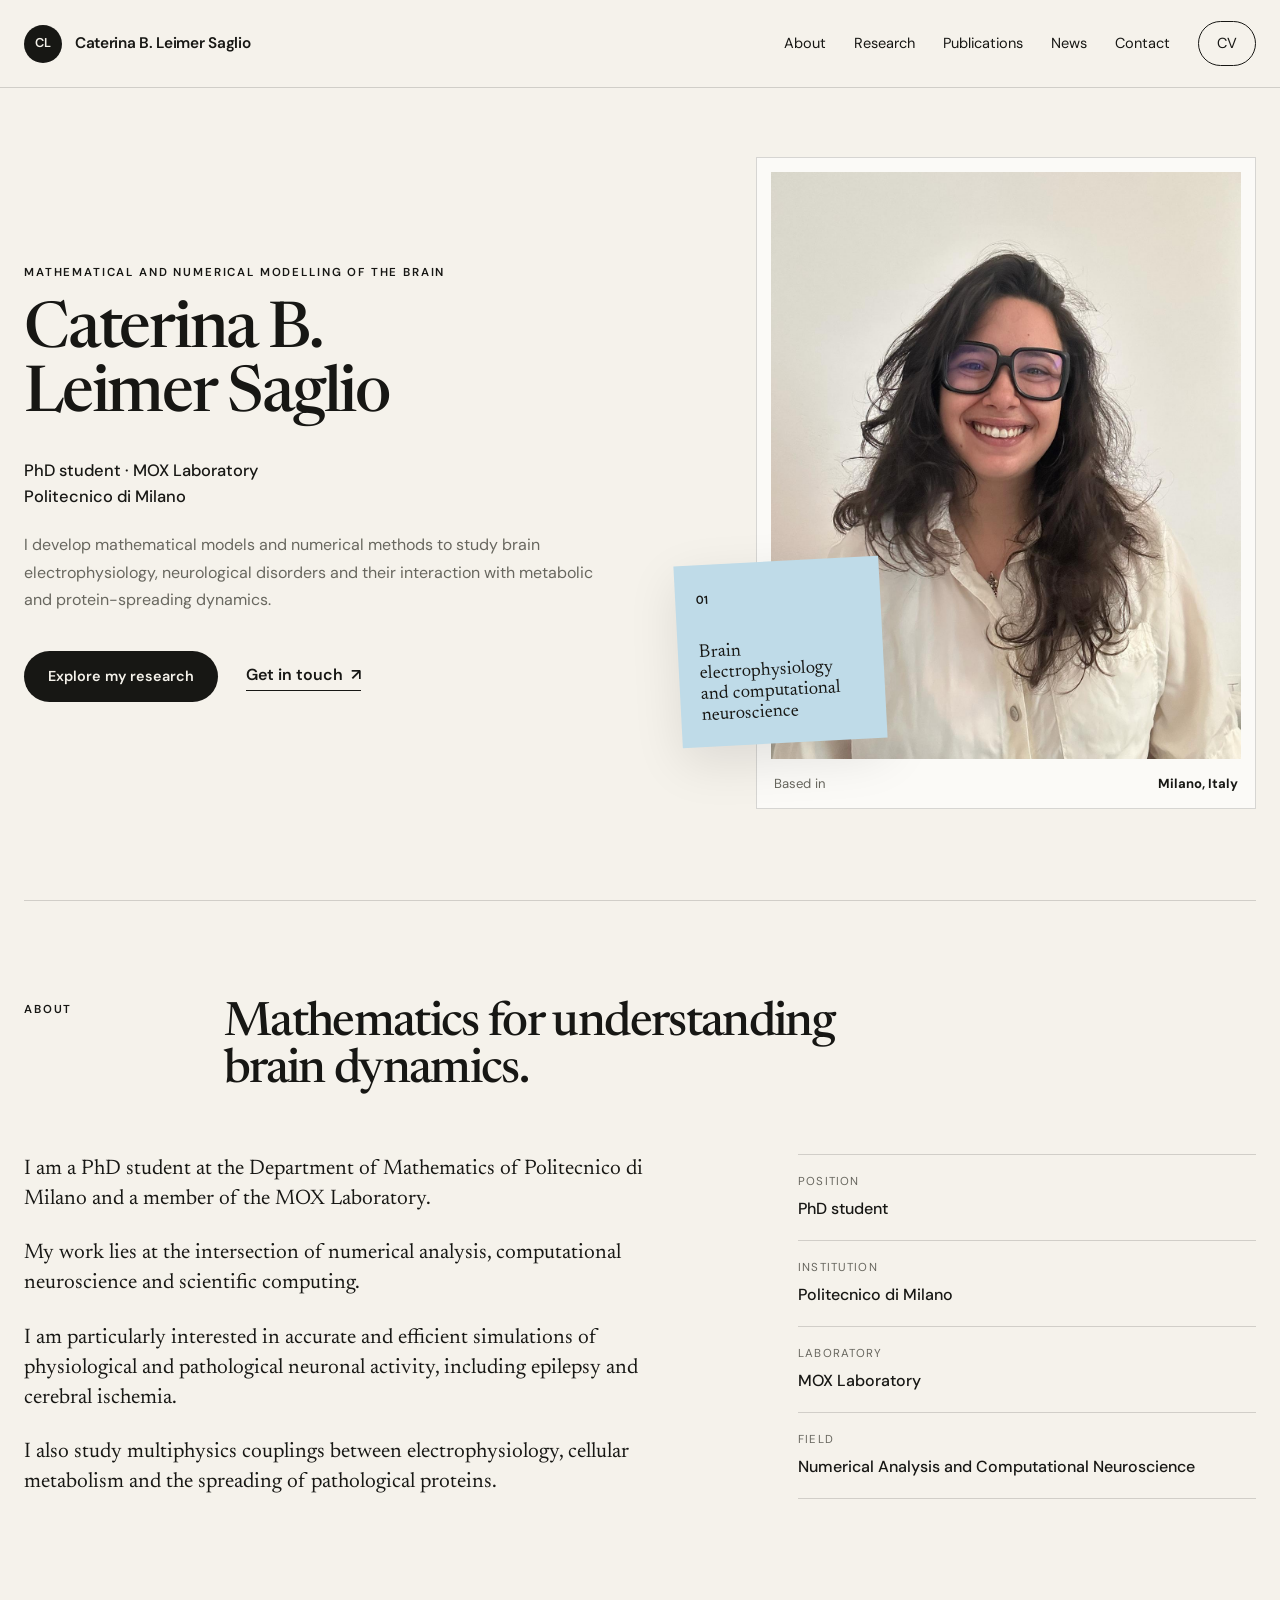
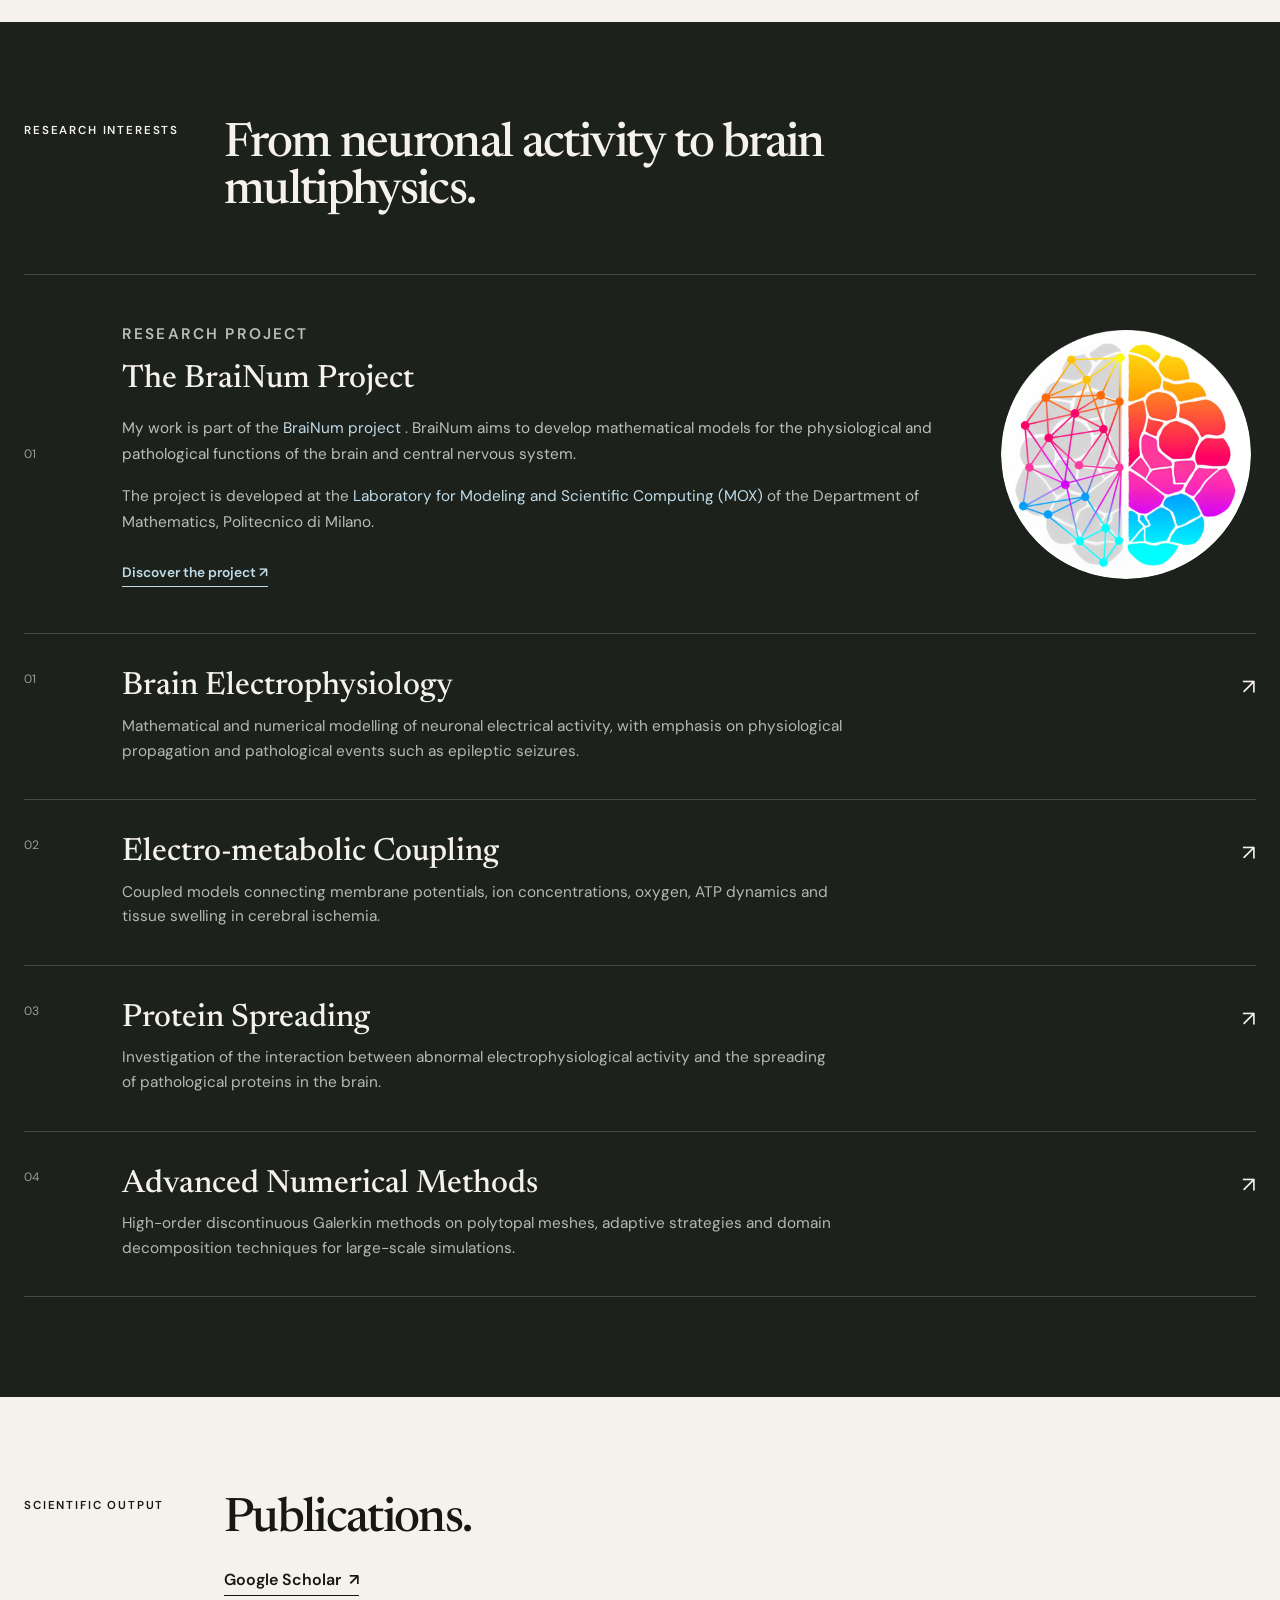
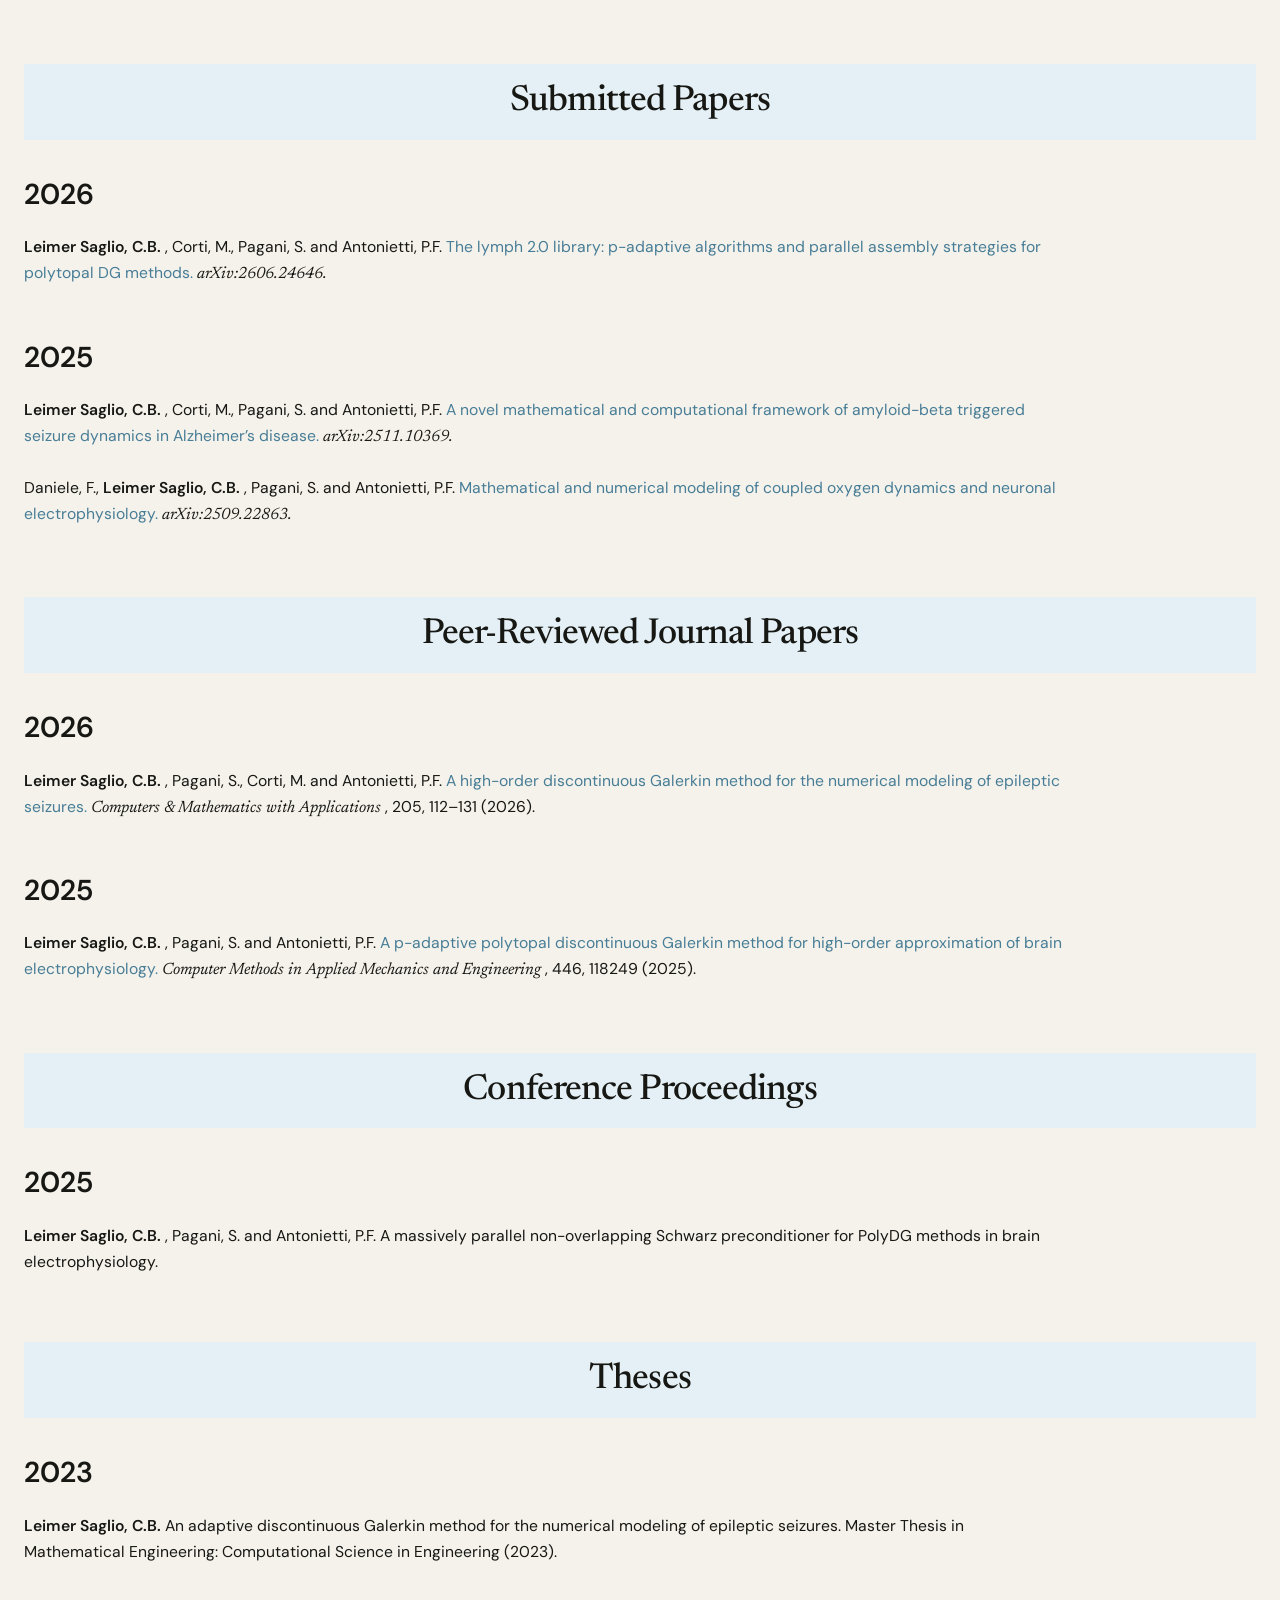
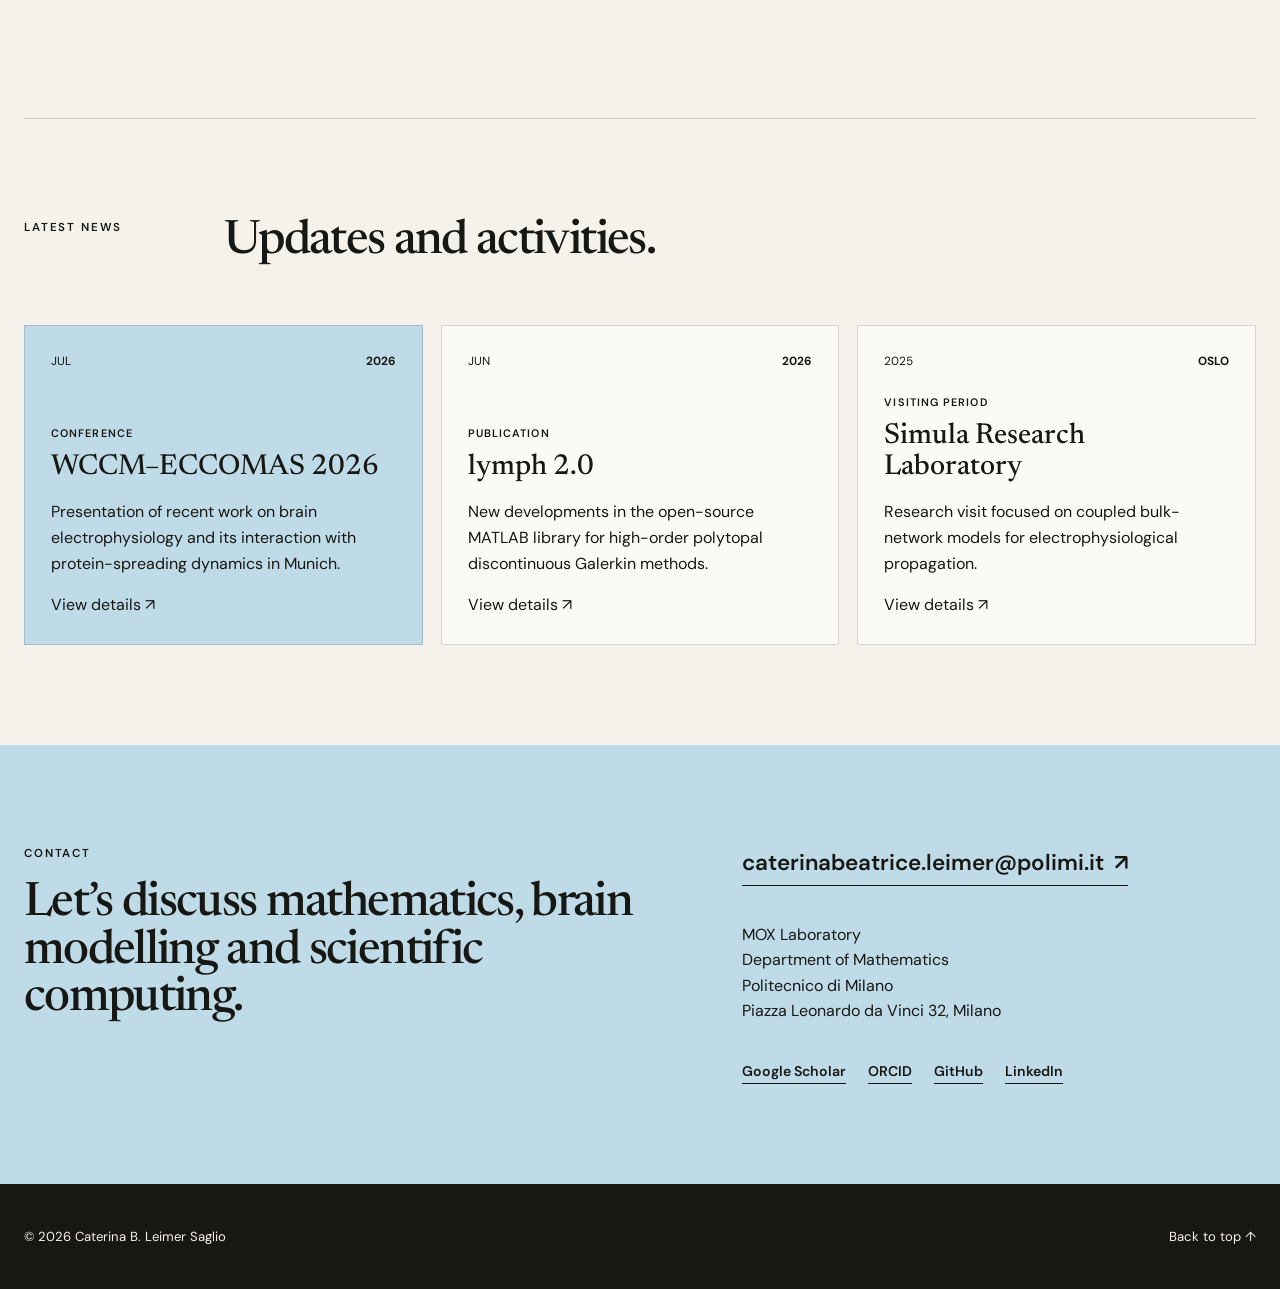
==== index.html @ 3fbf9dbe "Update index.html" ====
<!DOCTYPE html>
<html lang="en">
 <head>
  <meta charset="utf-8">
  <meta content="width=device-width, initial-scale=1.0" name="viewport">
  <meta content="Academic website of Caterina B. Leimer Saglio, PhD student." name="description">
  <meta content="#f5f2eb" name="theme-color">
  <title>
   Caterina B. Leimer Saglio
  </title>
  <link href="https://fonts.googleapis.com" rel="preconnect">
  <link crossorigin href="https://fonts.gstatic.com" rel="preconnect">
  <link href="https://fonts.googleapis.com/css2?family=DM+Sans:wght@400;500;600&family=Newsreader:opsz,wght@6..72,500;6..72,600&display=swap" rel="stylesheet">
  <link href="styles.css" rel="stylesheet">
 </head>
 <body>
  <header class="site-header">
   <a aria-label="Back to homepage" class="brand" href="#home">
    <span class="brand-mark">
     CL
    </span>
    <span class="brand-name">
     Caterina B. Leimer Saglio
    </span>
   </a>
   <button aria-controls="main-navigation" aria-expanded="false" class="menu-button" type="button">
    <span>
    </span>
    <span>
    </span>
    <span class="sr-only">
     Open navigation
    </span>
   </button>
   <nav aria-label="Main navigation" class="main-navigation" id="main-navigation">
    <a href="#about">
     About
    </a>
    <a href="#research">
     Research
    </a>
    <a href="#publications">
     Publications
    </a>
    <a href="#news">
     News
    </a>
    <a href="#contact">
     Contact
    </a>
    <a class="nav-cta" href="assets/CV.pdf" rel="noreferrer" target="_blank">
     CV
    </a>
   </nav>
  </header>
  <main>
   <section class="hero section" id="home">
    <div class="hero-copy reveal">
     <p class="eyebrow">
      Mathematical and numerical modelling of the brain
     </p>
     <h1>
      Caterina B.
      <br>
      Leimer Saglio
     </h1>
     <p class="hero-role">
      PhD student &middot; MOX Laboratory
      <br>
      Politecnico di Milano
     </p>
     <p class="hero-intro">
      I develop mathematical models and numerical methods to study brain electrophysiology,
          neurological disorders and their interaction with metabolic and protein-spreading dynamics.
     </p>
     <div class="hero-actions">
      <a class="button button-dark" href="#research">
       Explore my research
      </a>
      <a class="text-link" href="#contact">
       Get in touch
       <span>
        &nearrow;
       </span>
      </a>
     </div>
    </div>
    <div class="hero-visual reveal">
     <div class="portrait-frame">
      <img alt="Caterina B. Leimer Saglio" class="profile-photo" src="assets/caterinaleimer.jpeg">
      <div class="portrait-label">
       <span>
        Based in
       </span>
       <strong>
        Milano, Italy
       </strong>
      </div>
     </div>
     <div class="floating-note">
      <span class="note-number">
       01
      </span>
      <p>
       Brain electrophysiology and computational neuroscience
      </p>
     </div>
    </div>
   </section>
   <section class="about section" id="about">
    <div class="section-heading reveal">
     <p class="eyebrow">
      About
     </p>
     <h2>
      Mathematics for understanding brain dynamics.
     </h2>
    </div>
    <div class="about-grid">
     <div class="about-text reveal">
      <p>
       I am a PhD student at the Department of Mathematics of Politecnico di Milano and a member of the MOX Laboratory.
      </p>
      <p>
       My work lies at the intersection of numerical analysis, computational neuroscience and scientific computing.
      </p>
      <p>
       I am particularly interested in accurate and efficient simulations of physiological and pathological neuronal activity, including epilepsy and cerebral ischemia.
      </p>
      <p>
       I also study multiphysics couplings between electrophysiology, cellular metabolism and the spreading of pathological proteins.
      </p>
     </div>
     <dl class="facts reveal">
      <div>
       <dt>
        Position
       </dt>
       <dd>
        PhD student
       </dd>
      </div>
      <div>
       <dt>
        Institution
       </dt>
       <dd>
        Politecnico di Milano
       </dd>
      </div>
      <div>
       <dt>
        Laboratory
       </dt>
       <dd>
        MOX Laboratory
       </dd>
      </div>
      <div>
       <dt>
        Field
       </dt>
       <dd>
        Numerical Analysis and Computational Neuroscience
       </dd>
      </div>
     </dl>
    </div>
   </section>
   <section class="research section section-dark" id="research">
    <div class="section-heading reveal">
     <p class="eyebrow">
      Research interests
     </p>
     <h2>
      From neuronal activity to brain multiphysics.
     </h2>
    </div>
    <div class="research-list">
     <article class="research-card research-card-project reveal">
  <span class="card-number">01</span>

  <div class="research-project-content">
    <div class="research-project-text">
      <p class="research-project-label">
        Research project
      </p>

      <h3>The BraiNum Project</h3>

      <p>
        My work is part of the
        <a
          href="https://brainum.mox.polimi.it/"
          target="_blank"
          rel="noopener noreferrer"
        >
          BraiNum project
        </a>.
        BraiNum aims to develop mathematical models for the physiological and
        pathological functions of the brain and central nervous system.
      </p>

      <p>
        The project is developed at the
        <a
          href="https://mox.polimi.it/"
          target="_blank"
          rel="noopener noreferrer"
        >
          Laboratory for Modeling and Scientific Computing (MOX)
        </a>
        of the Department of Mathematics, Politecnico di Milano.
      </p>

      <a
        class="research-project-link"
        href="https://brainum.mox.polimi.it/"
        target="_blank"
        rel="noopener noreferrer"
      >
        Discover the project ↗
      </a>
    </div>

    <div class="research-project-image">
      <img
        src="assets/bbrain.png"
        alt="BraiNum project logo"
      />
    </div>
  </div>
</article>
     <article class="research-card reveal">
      <span class="card-number">
       01
      </span>
      <div>
       <h3>
        Brain Electrophysiology
       </h3>
       <p>
        Mathematical and numerical modelling of neuronal electrical activity, with emphasis on physiological propagation and pathological events such as epileptic seizures.
       </p>
      </div>
      <span class="card-arrow">
       &nearrow;
      </span>
     </article>
     <article class="research-card reveal">
      <span class="card-number">
       02
      </span>
      <div>
       <h3>
        Electro-metabolic Coupling
       </h3>
       <p>
        Coupled models connecting membrane potentials, ion concentrations, oxygen, ATP dynamics and tissue swelling in cerebral ischemia.
       </p>
      </div>
      <span class="card-arrow">
       &nearrow;
      </span>
     </article>
     <article class="research-card reveal">
      <span class="card-number">
       03
      </span>
      <div>
       <h3>
        Protein Spreading
       </h3>
       <p>
        Investigation of the interaction between abnormal electrophysiological activity and the spreading of pathological proteins in the brain.
       </p>
      </div>
      <span class="card-arrow">
       &nearrow;
      </span>
     </article>
     <article class="research-card reveal">
      <span class="card-number">
       04
      </span>
      <div>
       <h3>
        Advanced Numerical Methods
       </h3>
       <p>
        High-order discontinuous Galerkin methods on polytopal meshes, adaptive strategies and domain decomposition techniques for large-scale simulations.
       </p>
      </div>
      <span class="card-arrow">
       &nearrow;
      </span>
     </article>
    </div>
   </section>
   <section class="publications section" id="publications">
    <div class="section-heading publications-heading reveal">
     <p class="eyebrow">
      Scientific output
     </p>
     <div>
      <h2>
       Publications.
      </h2>
      <a class="text-link scholar-link" href="https://scholar.google.com/citations?user=b48SEQsAAAAJ&hl=it&oi=ao" rel="noreferrer" target="_blank">
       Google Scholar
       <span>
        &nearrow;
       </span>
      </a>
     </div>
    </div>
    <div class="publication-category reveal">
     <h3 class="publication-category-title">
      Submitted Papers
     </h3>
     <div class="publication-year-group">
      <h4 class="publication-year">
       2026
      </h4>
      <article class="publication-entry">
       <p>
        <strong>
         Leimer Saglio, C.B.
        </strong>
        , Corti, M., Pagani, S. and Antonietti, P.F.
        <a href="https://arxiv.org/abs/2606.24646" rel="noreferrer" target="_blank">
         The lymph 2.0 library: p-adaptive algorithms and parallel assembly strategies for polytopal DG methods.
        </a>
        <em>
         arXiv:2606.24646.
        </em>
       </p>
      </article>
     </div>
     <div class="publication-year-group">
      <h4 class="publication-year">
       2025
      </h4>
      <article class="publication-entry">
       <p>
        <strong>
         Leimer Saglio, C.B.
        </strong>
        , Corti, M., Pagani, S. and Antonietti, P.F.
        <a href="https://arxiv.org/abs/2511.10369" rel="noreferrer" target="_blank">
         A novel mathematical and computational framework of amyloid-beta triggered seizure dynamics in Alzheimer&rsquo;s disease.
        </a>
        <em>
         arXiv:2511.10369.
        </em>
       </p>
      </article>
      <article class="publication-entry">
       <p>
        Daniele, F.,
        <strong>
         Leimer Saglio, C.B.
        </strong>
        , Pagani, S. and Antonietti, P.F.
        <a href="https://arxiv.org/abs/2509.22863" rel="noreferrer" target="_blank">
         Mathematical and numerical modeling of coupled oxygen dynamics and neuronal electrophysiology.
        </a>
        <em>
         arXiv:2509.22863.
        </em>
       </p>
      </article>
     </div>
    </div>
    <div class="publication-category reveal">
     <h3 class="publication-category-title">
      Peer-Reviewed Journal Papers
     </h3>
     <div class="publication-year-group">
      <h4 class="publication-year">
       2026
      </h4>
      <article class="publication-entry">
       <p>
        <strong>
         Leimer Saglio, C.B.
        </strong>
        , Pagani, S., Corti, M. and Antonietti, P.F.
        <a href="https://www.sciencedirect.com/science/article/pii/S0898122125005231" rel="noreferrer" target="_blank">
         A high-order discontinuous Galerkin method for the numerical modeling of epileptic seizures.
        </a>
        <em>
         Computers & Mathematics with Applications
        </em>
        , 205, 112&ndash;131 (2026).
       </p>
      </article>
     </div>
     <div class="publication-year-group">
      <h4 class="publication-year">
       2025
      </h4>
      <article class="publication-entry">
       <p>
        <strong>
         Leimer Saglio, C.B.
        </strong>
        , Pagani, S. and Antonietti, P.F.
        <a href="https://www.sciencedirect.com/science/article/pii/S0045782525005213" rel="noreferrer" target="_blank">
         A p-adaptive polytopal discontinuous Galerkin method for high-order approximation of brain electrophysiology.
        </a>
        <em>
         Computer Methods in Applied Mechanics and Engineering
        </em>
        , 446, 118249 (2025).
       </p>
      </article>
     </div>
    </div>
    <div class="publication-category reveal">
     <h3 class="publication-category-title">
      Conference Proceedings
     </h3>
     <div class="publication-year-group">
      <h4 class="publication-year">
       2025
      </h4>
      <article class="publication-entry">
       <p>
        <strong>
         Leimer Saglio, C.B.
        </strong>
        , Pagani, S. and Antonietti, P.F.
        <span class="publication-title">
         A massively parallel non-overlapping Schwarz preconditioner for PolyDG methods in brain electrophysiology.
        </span>
       </p>
      </article>
     </div>
    </div>
    <div class="publication-category reveal">
     <h3 class="publication-category-title">
      Theses
     </h3>
     <div class="publication-year-group">
      <h4 class="publication-year">
       2023
      </h4>
      <article class="publication-entry">
       <p>
        <strong>
         Leimer Saglio, C.B.
        </strong>
        <span class="publication-title">
         An adaptive discontinuous Galerkin method for the numerical modeling of epileptic seizures.
        </span>
        Master Thesis in Mathematical Engineering: Computational Science in Engineering (2023).
       </p>
      </article>
     </div>
    </div>
   </section>
   <section class="news section" id="news">
    <div class="section-heading reveal">
     <p class="eyebrow">
      Latest news
     </p>
     <h2>
      Updates and activities.
     </h2>
    </div>
    <div class="news-grid">
     <article aria-label="Open details about WCCM&ndash;ECCOMAS 2026" class="news-card featured reveal" data-modal="news-modal-1" role="button" tabindex="0">
      <div class="news-date">
       <span>
        JUL
       </span>
       <strong>
        2026
       </strong>
      </div>
      <div>
       <p class="news-type">
        Conference
       </p>
       <h3>
        WCCM&ndash;ECCOMAS 2026
       </h3>
       <p>
        Presentation of recent work on brain electrophysiology and its interaction with protein-spreading dynamics in Munich.
       </p>
       <span class="news-more">
        View details &nearrow;
       </span>
      </div>
     </article>
     <article aria-label="Open details about lymph 2.0" class="news-card reveal" data-modal="news-modal-2" role="button" tabindex="0">
      <div class="news-date">
       <span>
        JUN
       </span>
       <strong>
        2026
       </strong>
      </div>
      <div>
       <p class="news-type">
        Publication
       </p>
       <h3>
        lymph 2.0
       </h3>
       <p>
        New developments in the open-source MATLAB library for high-order polytopal discontinuous Galerkin methods.
       </p>
       <span class="news-more">
        View details &nearrow;
       </span>
      </div>
     </article>
     <article aria-label="Open details about Simula Research Laboratory" class="news-card reveal" data-modal="news-modal-3" role="button" tabindex="0">
      <div class="news-date">
       <span>
        2025
       </span>
       <strong>
        OSLO
       </strong>
      </div>
      <div>
       <p class="news-type">
        Visiting period
       </p>
       <h3>
        Simula Research Laboratory
       </h3>
       <p>
        Research visit focused on coupled bulk-network models for electrophysiological propagation.
       </p>
       <span class="news-more">
        View details &nearrow;
       </span>
      </div>
     </article>
    </div>
   </section>
   <div aria-hidden="true" aria-labelledby="news-modal-title-1" aria-modal="true" class="news-modal" id="news-modal-1" role="dialog">
    <div class="news-modal-backdrop" data-close-modal>
    </div>
    <div class="news-modal-window">
     <button aria-label="Close window" class="news-modal-close" data-close-modal type="button">
      &times;
     </button>
     <div class="news-modal-header">
      <p class="news-modal-kicker">
       Conference &middot; July 2026
      </p>
      <h3 id="news-modal-title-1">
       WCCM&ndash;ECCOMAS 2026
      </h3>
      <p class="news-modal-subtitle">
       World Congress on Computational Mechanics and ECCOMAS Congress
      </p>
     </div>
     <div class="news-modal-content">
      <div class="news-modal-description">
       <p>
        Presentation of recent work on the interaction between neuronal electrophysiology and pathological protein-spreading dynamics.
       </p>
       <p>
        The contribution focuses on mathematical modelling and high-order numerical methods for coupled brain dynamics.
       </p>
      </div>
      <dl class="news-modal-details">
       <div>
        <dt>
         Location
        </dt>
        <dd>
         Munich, Germany
        </dd>
       </div>
       <div>
        <dt>
         Event
        </dt>
        <dd>
         WCCM&ndash;ECCOMAS 2026
        </dd>
       </div>
       <div>
        <dt>
         Topic
        </dt>
        <dd>
         Electrophysiology and protein spreading
        </dd>
       </div>
       <div>
        <dt>
         Type
        </dt>
        <dd>
         Conference presentation
        </dd>
       </div>
      </dl>
     </div>
    </div>
   </div>
   <div aria-hidden="true" aria-labelledby="news-modal-title-2" aria-modal="true" class="news-modal" id="news-modal-2" role="dialog">
    <div class="news-modal-backdrop" data-close-modal>
    </div>
    <div class="news-modal-window news-modal-window-wide">
     <button aria-label="Close window" class="news-modal-close" data-close-modal type="button">
      &times;
     </button>
     <div class="publication-modal-horizontal">
      <div class="publication-modal-banner">
       <img alt="Numerical simulations and adaptive polytopal meshes produced with lymph 2.0" src="assets/lymph1.png">
      </div>
      <div class="publication-modal-main">
       <p class="news-modal-kicker">
        New publication &middot; June 2026
       </p>
       <h3 id="news-modal-title-2">
        lymph 2.0 is out now
       </h3>
       <p class="publication-modal-date">
        23 June 2026
       </p>
       <div class="publication-modal-body">
        <div class="publication-modal-description">
         <p>
          Our latest preprint,
          <strong>
           &ldquo;The lymph 2.0 library: p-adaptive algorithms and parallel
                    assembly strategies for polytopal DG methods&rdquo;
          </strong>
          ,
                  is now available on arXiv.
         </p>
         <p>
          This work presents a new release of the
          <strong>
           lymph 2.0
          </strong>
          library, an open-source MATLAB
                  framework for high-order discontinuous Galerkin
                  discretizations on general polytopal meshes.
         </p>
         <p>
          The new version supports element-wise polynomial approximation
                  degrees, enabling the construction of
          <strong>
           p-adaptive strategies
          </strong>
          based on a posteriori
                  error indicators.
         </p>
         <p>
          It also introduces a unified assembly framework and dedicated
                  parallel tools for shared-memory computations, improving code
                  modularity, maintainability and computational efficiency.
         </p>
         <div class="publication-modal-actions">
          <a class="button button-dark" href="https://arxiv.org/abs/2606.24646" rel="noreferrer" target="_blank">
           Read the preprint &nearrow;
          </a>
          <a class="text-link" href="https://github.com/caterinaleimer" rel="noreferrer" target="_blank">
           View the code
           <span>
            &nearrow;
           </span>
          </a>
         </div>
        </div>
        <dl class="publication-modal-details publication-modal-details-vertical">
         <div>
          <dt>
           Authors
          </dt>
          <dd>
           C. B. Leimer Saglio, M. Corti, S. Pagani and
                    P. F. Antonietti
          </dd>
         </div>
         <div>
          <dt>
           Software
          </dt>
          <dd>
           MATLAB
          </dd>
         </div>
         <div>
          <dt>
           Methods
          </dt>
          <dd>
           PolyDG, p-adaptivity and parallel assembly
          </dd>
         </div>
         <div>
          <dt>
           Status
          </dt>
          <dd>
           Submitted preprint
          </dd>
         </div>
        </dl>
       </div>
      </div>
     </div>
    </div>
   </div>
   <div aria-hidden="true" aria-labelledby="news-modal-title-3" aria-modal="true" class="news-modal" id="news-modal-3" role="dialog">
    <div class="news-modal-backdrop" data-close-modal>
    </div>
    <div class="news-modal-window">
     <button aria-label="Close window" class="news-modal-close" data-close-modal type="button">
      &times;
     </button>
     <div class="news-modal-header">
      <p class="news-modal-kicker">
       Visiting period &middot; 2025
      </p>
      <h3 id="news-modal-title-3">
       Simula Research Laboratory
      </h3>
      <p class="news-modal-subtitle">
       Research visit in Oslo
      </p>
     </div>
     <div class="news-modal-content">
      <div class="news-modal-description">
       <p>
        Research activity focused on coupled bulk-network models for neuronal electrophysiology and remote activation through embedded graph structures.
       </p>
      </div>
      <dl class="news-modal-details">
       <div>
        <dt>
         Location
        </dt>
        <dd>
         Oslo, Norway
        </dd>
       </div>
       <div>
        <dt>
         Institution
        </dt>
        <dd>
         Simula Research Laboratory
        </dd>
       </div>
       <div>
        <dt>
         Period
        </dt>
        <dd>
         January&ndash;April 2025
        </dd>
       </div>
       <div>
        <dt>
         Research
        </dt>
        <dd>
         Bulk-network coupling
        </dd>
       </div>
      </dl>
     </div>
    </div>
   </div>
   <section class="contact section section-accent" id="contact">
    <div class="contact-copy reveal">
     <p class="eyebrow">
      Contact
     </p>
     <h2>
      Let&rsquo;s discuss mathematics, brain modelling and scientific computing.
     </h2>
    </div>
    <div class="contact-details reveal">
     <a class="contact-email" href="mailto:caterinabeatrice.leimer@polimi.it">
      caterinabeatrice.leimer@polimi.it
      <span>
       &nearrow;
      </span>
     </a>
     <p>
      MOX Laboratory
      <br>
      Department of Mathematics
      <br>
      Politecnico di Milano
      <br>
      Piazza Leonardo da Vinci 32, Milano
     </p>
     <div class="social-links">
      <a
        href="https://scholar.google.com/citations?user=b48SEQsAAAAJ&hl=it&oi=ao"
        target="_blank"
        rel="noopener noreferrer"
      >
        Google Scholar
      </a>
    
      <a
        href="https://orcid.org/0009-0007-7887-919X"
        target="_blank"
        rel="noopener noreferrer"
      >
        ORCID
      </a>
    
      <a
        href="https://github.com/caterinaleimer"
        target="_blank"
        rel="noopener noreferrer"
      >
        GitHub
      </a>
    
      <a
        href="https://www.linkedin.com/in/caterina-beatrice-leimer-saglio-6a6469207/"
        target="_blank"
        rel="noopener noreferrer"
      >
        LinkedIn
      </a>
    </div>
    </div>
   </section>
  </main>
  <footer class="site-footer">
   <p>
    &copy;
    <span id="current-year">
    </span>
    Caterina B. Leimer Saglio
   </p>
   <a href="#home">
    Back to top &uarr;
   </a>
  </footer>
  <script src="script.js">
  </script>
 </body>
</html>
---- styles.css ----
:root {
  --paper: #f5f2eb;
  --paper-light: #fbfaf7;
  --ink: #171714;
  --muted: #68675f;
  --line: rgba(23, 23, 20, 0.16);
  --accent: #bfdbe8;
  --accent-soft: #e4f0f5;
  --dark: #1d211b;
  --white: #ffffff;
  --serif: "Newsreader", Georgia, serif;
  --sans: "DM Sans", Arial, sans-serif;
  --max-width: 1240px;
  --header-height: 88px;
}

* { box-sizing: border-box; }
html { scroll-behavior: smooth; scroll-padding-top: calc(var(--header-height) + 24px); }
body { margin: 0; background: var(--paper); color: var(--ink); font-family: var(--sans); line-height: 1.6; -webkit-font-smoothing: antialiased; text-rendering: optimizeLegibility; }
body.menu-open { overflow: hidden; }
a { color: inherit; text-decoration: none; }
img { display: block; max-width: 100%; }
button { font: inherit; }
::selection { background: var(--accent); color: var(--ink); }
.sr-only { position: absolute; width: 1px; height: 1px; padding: 0; margin: -1px; overflow: hidden; clip: rect(0, 0, 0, 0); white-space: nowrap; border: 0; }

.site-header {
  position: sticky;
  top: 0;
  z-index: 1000;
  width: 100%;
  height: var(--header-height);
  display: flex;
  align-items: center;
  justify-content: space-between;
  padding-left: max(24px, calc((100% - var(--max-width)) / 2));
  padding-right: max(24px, calc((100% - var(--max-width)) / 2));
  background: rgba(245, 242, 235, 0.96);
  border-bottom: 1px solid var(--line);
  backdrop-filter: blur(14px);
  -webkit-backdrop-filter: blur(14px);
}
.brand { display: inline-flex; align-items: center; gap: 13px; font-size: 0.96rem; font-weight: 600; letter-spacing: -0.02em; }
.brand-mark { width: 38px; height: 38px; display: grid; place-items: center; flex-shrink: 0; border-radius: 50%; background: var(--ink); color: var(--paper); font-size: 0.8rem; font-weight: 600; }
.main-navigation { display: flex; align-items: center; gap: 28px; font-size: 0.91rem; }
.main-navigation a { position: relative; }
.main-navigation a:not(.nav-cta)::after { content: ""; position: absolute; left: 0; bottom: -5px; width: 100%; height: 1px; background: currentColor; transform: scaleX(0); transform-origin: right; transition: transform 0.25s ease; }
.main-navigation a:not(.nav-cta):hover::after { transform: scaleX(1); transform-origin: left; }
.nav-cta { padding: 10px 18px; border: 1px solid var(--ink); border-radius: 999px; transition: background 0.25s ease, color 0.25s ease, transform 0.25s ease; }
.nav-cta:hover { background: var(--ink); color: var(--paper); transform: translateY(-1px); }
.menu-button { display: none; padding: 8px; border: 0; background: transparent; cursor: pointer; }
.menu-button span:not(.sr-only) { display: block; width: 26px; height: 1px; margin: 6px 0; background: var(--ink); transition: transform 0.25s ease, opacity 0.25s ease; }

.section { width: min(calc(100% - 48px), var(--max-width)); margin: 0 auto; padding: 100px 0; }
.eyebrow { margin: 0 0 18px; font-size: 0.72rem; font-weight: 600; letter-spacing: 0.16em; text-transform: uppercase; }
.hero h1, .section-heading h2, .contact h2 { font-family: var(--serif); font-weight: 500; letter-spacing: -0.035em; line-height: 1; }

.hero { min-height: calc(100vh - var(--header-height)); display: grid; grid-template-columns: 1.05fr 0.95fr; align-items: center; gap: 68px; padding-top: 54px; padding-bottom: 76px; }
.hero-copy { position: relative; z-index: 2; }
.hero h1 { max-width: 640px; margin: 0; font-size: clamp(3.25rem, 5vw, 5.35rem); }
.hero-role { margin: 30px 0 0; font-size: 1.03rem; font-weight: 500; line-height: 1.55; }
.hero-intro { max-width: 590px; margin: 22px 0 0; color: var(--muted); font-size: 1rem; line-height: 1.7; }
.hero-actions { display: flex; align-items: center; gap: 28px; margin-top: 38px; }
.button { display: inline-flex; align-items: center; justify-content: center; padding: 14px 24px; border-radius: 999px; font-size: 0.9rem; font-weight: 600; transition: transform 0.25s ease, background 0.25s ease, color 0.25s ease; }
.button:hover { transform: translateY(-2px); }
.button-dark { background: var(--ink); color: var(--paper); }
.text-link { display: inline-flex; align-items: center; gap: 8px; padding-bottom: 3px; border-bottom: 1px solid var(--ink); font-weight: 600; }
.hero-visual { position: relative; justify-self: end; width: min(100%, 500px); }
.portrait-frame { position: relative; padding: 14px; border: 1px solid var(--line); background: var(--paper-light); }
.portrait-placeholder { position: relative; width: 100%; aspect-ratio: 4 / 5; overflow: hidden; background: #e7e3da; }
.portrait-head { position: absolute; top: 20%; left: 50%; width: 34%; aspect-ratio: 1; border: 22px solid var(--accent); border-radius: 50%; transform: translateX(-50%); }
.portrait-body { position: absolute; left: 50%; bottom: 8%; width: 58%; height: 38%; border-radius: 50% 50% 0 0; background: var(--dark); transform: translateX(-50%); }
.portrait-placeholder > span { position: absolute; left: 50%; bottom: 2%; width: 100%; color: var(--muted); font-size: 0.72rem; letter-spacing: 0.18em; text-align: center; text-transform: uppercase; transform: translateX(-50%); }
.portrait-label { display: flex; align-items: flex-end; justify-content: space-between; padding: 14px 3px 0; font-size: 0.82rem; }
.portrait-label span { color: var(--muted); }
.floating-note { position: absolute; left: -78px; bottom: 66px; width: 205px; padding: 21px; background: var(--accent); box-shadow: 0 16px 50px rgba(0, 0, 0, 0.1); transform: rotate(-3deg); }
.note-number { font-size: 0.72rem; font-weight: 600; }
.floating-note p { margin: 30px 0 0; font-family: var(--serif); font-size: 1.15rem; line-height: 1.15; }

.section-heading { display: grid; grid-template-columns: 160px minmax(0, 1fr); gap: 40px; margin-bottom: 58px; }
.section-heading h2 { max-width: 700px; margin: 0; font-size: clamp(2.25rem, 3.7vw, 4rem); }

.about { border-top: 1px solid var(--line); }
.about-grid { width: 100%; display: grid; grid-template-columns: minmax(0, 1.15fr) minmax(270px, 0.75fr); gap: 72px; margin: 0; padding: 0; }
.about-text { width: 100%; max-width: 650px; margin: 0; padding: 0; font-family: var(--serif); font-size: clamp(1.18rem, 1.65vw, 1.55rem); line-height: 1.43; }
.about-text p { margin: 0 0 24px; }
.facts { width: 100%; margin: 0; padding: 0; }
.facts div { padding: 18px 0; border-top: 1px solid var(--line); }
.facts div:last-child { border-bottom: 1px solid var(--line); }
.facts dt { margin-bottom: 5px; color: var(--muted); font-size: 0.72rem; letter-spacing: 0.1em; text-transform: uppercase; }
.facts dd { margin: 0; font-weight: 500; }

.section-dark { width: 100%; max-width: none; padding-left: max(24px, calc((100% - var(--max-width)) / 2)); padding-right: max(24px, calc((100% - var(--max-width)) / 2)); background: var(--dark); color: var(--paper); }
.section-dark .section-heading { max-width: var(--max-width); margin-right: auto; margin-left: auto; }
.research-list { max-width: var(--max-width); margin: 0 auto; border-top: 1px solid rgba(255, 255, 255, 0.18); }
.research-card { display: grid; grid-template-columns: 70px 1fr auto; gap: 28px; align-items: start; padding: 36px 0; border-bottom: 1px solid rgba(255, 255, 255, 0.18); transition: padding 0.25s ease, background 0.25s ease; }
.research-card:hover { padding-right: 14px; padding-left: 14px; background: rgba(255, 255, 255, 0.025); }
.card-number { color: rgba(255, 255, 255, 0.55); font-size: 0.76rem; }
.research-card h3 { margin: 0 0 10px; font-family: var(--serif); font-size: clamp(1.6rem, 2.5vw, 2.65rem); font-weight: 500; line-height: 1.05; }
.research-card p { max-width: 720px; margin: 0; color: rgba(255, 255, 255, 0.68); font-size: 0.96rem; }
.card-arrow { font-size: 1.35rem; }

.publications-heading > div { display: flex; flex-direction: column; align-items: flex-start; }
.scholar-link { margin-top: 22px; }
.publication-category { margin-top: 68px; }
.publication-category:first-of-type { margin-top: 20px; }
.publication-category-title { margin: 0 0 40px; padding: 18px 24px; background: var(--accent-soft); font-family: var(--serif); font-size: clamp(1.75rem, 2.8vw, 2.75rem); font-weight: 500; line-height: 1.1; letter-spacing: -0.025em; text-align: center; }
.publication-year-group { margin-bottom: 54px; }
.publication-year { margin: 0 0 26px; font-family: var(--sans); font-size: clamp(1.65rem, 2.25vw, 2.35rem); font-weight: 600; line-height: 1; }
.publication-entry { max-width: 1040px; margin-bottom: 24px; }
.publication-entry p { margin: 0; font-size: 0.98rem; line-height: 1.65; }
.publication-entry strong { font-weight: 600; }
.publication-entry em { font-family: var(--serif); font-size: 1.05em; }
.publication-entry a { color: #477d96; transition: color 0.2s ease; }
.publication-entry a:hover { color: var(--ink); text-decoration: underline; text-underline-offset: 4px; }

.news { border-top: 1px solid var(--line); }
.news-grid { display: grid; grid-template-columns: repeat(3, 1fr); gap: 18px; }
.news-card { min-height: 320px; display: flex; flex-direction: column; justify-content: space-between; padding: 26px; border: 1px solid var(--line); background: var(--paper-light); transition: transform 0.25s ease, box-shadow 0.25s ease; }
.news-card:hover { transform: translateY(-6px); box-shadow: 0 18px 55px rgba(0, 0, 0, 0.08); }
.news-card.featured { background: var(--accent); }
.news-date { display: flex; justify-content: space-between; font-size: 0.74rem; }
.news-type { margin: 0 0 10px; font-size: 0.68rem; font-weight: 600; letter-spacing: 0.1em; text-transform: uppercase; }
.news-card h3 { margin: 0 0 12px; font-family: var(--serif); font-size: 1.8rem; font-weight: 500; line-height: 1.08; }
.news-card p:last-child { margin-bottom: 0; color: var(--muted); }
.news-card.featured p:last-child { color: rgba(0, 0, 0, 0.66); }

.section-accent { width: 100%; max-width: none; display: grid; grid-template-columns: 1.1fr 0.9fr; gap: 90px; padding-left: max(24px, calc((100% - var(--max-width)) / 2)); padding-right: max(24px, calc((100% - var(--max-width)) / 2)); background: var(--accent); }
.contact h2 { max-width: 680px; margin: 0; font-size: clamp(2.25rem, 3.7vw, 4rem); }
.contact-details { align-self: end; }
.contact-email { display: inline-flex; align-items: center; gap: 10px; padding-bottom: 4px; border-bottom: 1px solid var(--ink); font-size: clamp(1.05rem, 1.75vw, 1.4rem); font-weight: 600; }
.contact-details p { margin: 36px 0; }
.social-links { display: flex; flex-wrap: wrap; gap: 12px 22px; font-size: 0.88rem; font-weight: 600; }
.social-links a { border-bottom: 1px solid var(--ink); }

.site-footer { min-height: 105px; display: flex; align-items: center; justify-content: space-between; padding-right: max(24px, calc((100% - var(--max-width)) / 2)); padding-left: max(24px, calc((100% - var(--max-width)) / 2)); background: var(--ink); color: var(--paper); font-size: 0.82rem; }

.reveal { opacity: 0; transform: translateY(22px); transition: opacity 0.75s ease, transform 0.75s ease; }
.reveal.visible { opacity: 1; transform: translateY(0); }

@media (max-width: 1000px) {
  .hero { grid-template-columns: 1fr; gap: 64px; padding-top: 62px; }
  .hero h1 { max-width: 760px; font-size: clamp(3.4rem, 8vw, 5.1rem); }
  .hero-visual { justify-self: center; }
  .section-heading { grid-template-columns: 130px minmax(0, 1fr); }
  .about-grid { grid-template-columns: 1fr 0.72fr; gap: 56px; }
  .news-grid { grid-template-columns: 1fr 1fr; }
  .news-card.featured { grid-column: 1 / -1; }
  .section-accent { grid-template-columns: 1fr; gap: 70px; }
}

@media (max-width: 760px) {
  :root { --header-height: 74px; }
  html { scroll-padding-top: calc(var(--header-height) + 20px); }
  .site-header { height: var(--header-height); padding-right: 16px; padding-left: 16px; }
  .brand { max-width: calc(100% - 60px); font-size: 0.84rem; }
  .brand-mark { width: 34px; height: 34px; font-size: 0.72rem; }
  .menu-button { position: relative; z-index: 1002; display: block; }
  .menu-button[aria-expanded="true"] span:first-child { transform: translateY(3.5px) rotate(45deg); }
  .menu-button[aria-expanded="true"] span:nth-child(2) { transform: translateY(-3.5px) rotate(-45deg); }
  .main-navigation { position: fixed; inset: 0; z-index: 1001; display: flex; flex-direction: column; justify-content: center; gap: 24px; background: var(--paper); font-family: var(--serif); font-size: 2rem; opacity: 0; visibility: hidden; transform: translateY(-12px); transition: opacity 0.25s ease, visibility 0.25s ease, transform 0.25s ease; }
  .main-navigation.open { opacity: 1; visibility: visible; transform: translateY(0); }
  .nav-cta { font-family: var(--sans); font-size: 1rem; }
  .section { width: min(calc(100% - 32px), var(--max-width)); padding: 76px 0; }
  .hero { min-height: auto; grid-template-columns: 1fr; gap: 58px; padding-top: 44px; padding-bottom: 70px; }
  .hero h1 { max-width: 100%; font-size: clamp(2.75rem, 11.5vw, 3.85rem); }
  .hero-role { margin-top: 26px; }
  .hero-intro { font-size: 0.96rem; }
  .hero-actions { align-items: flex-start; flex-direction: column; gap: 18px; }
  .hero-visual { width: calc(100% - 18px); }
  .floating-note { left: -8px; bottom: 42px; width: 174px; padding: 17px; }
  .floating-note p { margin-top: 22px; font-size: 1.02rem; }
  .section-heading { grid-template-columns: 1fr; gap: 14px; margin-bottom: 42px; }
  .section-heading h2, .contact h2 { font-size: clamp(2.05rem, 8.5vw, 3rem); }
  .about-grid { grid-template-columns: 1fr; gap: 30px; }
  .about-text { max-width: none; font-size: 1.22rem; }
  .research-card { grid-template-columns: 40px 1fr; gap: 12px; padding: 28px 0; }
  .research-card:hover { padding-right: 0; padding-left: 0; }
  .research-card .card-arrow { display: none; }
  .research-card h3 { font-size: 1.75rem; }
  .publication-category { margin-top: 52px; }
  .publication-category-title { margin-bottom: 32px; padding: 15px 18px; font-size: 1.75rem; text-align: left; }
  .publication-year-group { margin-bottom: 44px; }
  .publication-year { margin-bottom: 22px; font-size: 1.65rem; }
  .publication-entry p { font-size: 0.94rem; line-height: 1.62; }
  .news-grid { grid-template-columns: 1fr; }
  .news-card.featured { grid-column: auto; }
  .news-card { min-height: 300px; }
  .section-accent { grid-template-columns: 1fr; gap: 58px; padding-right: 16px; padding-left: 16px; }
  .contact-email { overflow-wrap: anywhere; }
  .site-footer { min-height: 125px; align-items: flex-start; flex-direction: column; justify-content: center; gap: 8px; padding-right: 16px; padding-left: 16px; }
}

@media (prefers-reduced-motion: reduce) {
  html { scroll-behavior: auto; }
  *, *::before, *::after { transition-duration: 0.01ms !important; animation-duration: 0.01ms !important; animation-iteration-count: 1 !important; }
  .reveal { opacity: 1; transform: none; }
}



/* =========================================================
   NEWS MODAL
========================================================= */

.news-modal {
  position: fixed;
  inset: 0;
  z-index: 3000;

  display: flex;
  align-items: center;
  justify-content: center;

  padding: 28px;

  opacity: 0;
  visibility: hidden;
  pointer-events: none;

  transition:
    opacity 0.28s ease,
    visibility 0.28s ease;
}

.news-modal.open {
  opacity: 1;
  visibility: visible;
  pointer-events: auto;
}

.news-modal-backdrop {
  position: absolute;
  inset: 0;

  background: rgba(17, 20, 24, 0.66);

  backdrop-filter: blur(8px);
  -webkit-backdrop-filter: blur(8px);
}

.news-modal-window {
  position: relative;
  z-index: 1;

  width: min(900px, 100%);
  max-height: min(760px, calc(100vh - 56px));

  overflow-y: auto;

  padding: 54px;

  border: 1px solid rgba(23, 23, 20, 0.12);
  border-radius: 30px;

  background: var(--paper);

  box-shadow: 0 30px 100px rgba(0, 0, 0, 0.28);

  transform: translateY(24px) scale(0.98);

  transition: transform 0.28s ease;
}

.news-modal.open .news-modal-window {
  transform: translateY(0) scale(1);
}

.news-modal-close {
  position: absolute;
  top: 22px;
  right: 22px;
  z-index: 4;

  width: 44px;
  height: 44px;

  display: grid;
  place-items: center;

  padding: 0;

  border: 0;
  border-radius: 50%;

  background: var(--ink);
  color: var(--paper);

  font-size: 1.6rem;
  line-height: 1;

  cursor: pointer;

  transition: transform 0.2s ease;
}

.news-modal-close:hover {
  transform: rotate(8deg) scale(1.05);
}

.news-modal-header {
  max-width: 720px;

  padding-right: 56px;
}

.news-modal-kicker {
  margin: 0 0 14px;

  color: #477d96;

  font-size: 0.72rem;
  font-weight: 600;
  letter-spacing: 0.14em;
  text-transform: uppercase;
}

.news-modal-header h3 {
  margin: 0;

  font-family: var(--serif);
  font-size: clamp(2.4rem, 5vw, 4.5rem);
  font-weight: 500;
  letter-spacing: -0.035em;
  line-height: 1;
}

.news-modal-subtitle {
  max-width: 650px;

  margin: 22px 0 0;

  color: var(--muted);

  font-size: 1.05rem;
}

.news-modal-content {
  display: grid;
  grid-template-columns: minmax(0, 1.25fr) minmax(260px, 0.75fr);
  gap: 64px;

  margin-top: 48px;
  padding-top: 38px;

  border-top: 1px solid var(--line);
}

.news-modal-description {
  color: var(--muted);

  font-size: 1.02rem;
  line-height: 1.75;
}

.news-modal-description p {
  margin-top: 0;
  margin-bottom: 22px;
}

.news-modal-details {
  margin: 0;
}

.news-modal-details div {
  padding: 15px 0;

  border-top: 1px solid var(--line);
}

.news-modal-details div:last-child {
  border-bottom: 1px solid var(--line);
}

.news-modal-details dt {
  margin-bottom: 4px;

  color: var(--muted);

  font-size: 0.68rem;
  letter-spacing: 0.1em;
  text-transform: uppercase;
}

.news-modal-details dd {
  margin: 0;

  font-size: 0.92rem;
  font-weight: 500;
}

/* =========================================================
   PROFILE PHOTO
========================================================= */

.profile-photo {
  width: 100%;
  aspect-ratio: 4 / 5;

  object-fit: cover;
  object-position: center;
}

/* =========================================================
   HORIZONTAL LYMPH 2.0 MODAL
========================================================= */

.news-modal-window-wide {
  width: min(1120px, 100%);
  padding: 0;
  overflow: hidden;
}

.publication-modal-horizontal {
  width: 100%;
}

.publication-modal-banner {
  width: 100%;

  padding: 24px 24px 0;

  background: var(--accent-soft);
}

.publication-modal-banner img {
  display: block;

  width: 100%;
  max-height: 430px;

  object-fit: contain;
  object-position: center;

  border-radius: 22px;

  background: var(--white);
}

.publication-modal-main {
  padding: 44px 54px 52px;
}

.publication-modal-main h3 {
  max-width: 760px;

  margin: 0;

  font-family: var(--serif);
  font-size: clamp(2.5rem, 4.5vw, 4.4rem);
  font-weight: 500;
  letter-spacing: -0.04em;
  line-height: 0.98;
}

.publication-modal-date {
  margin: 16px 0 32px;

  color: var(--muted);

  font-family: var(--serif);
  font-size: 1.04rem;
  font-style: italic;
}

.publication-modal-body {
  display: grid;
  grid-template-columns: minmax(0, 1.35fr) minmax(240px, 0.65fr);
  gap: 54px;

  padding-top: 32px;

  border-top: 1px solid var(--line);
}

.publication-modal-description {
  color: var(--muted);

  font-size: 1rem;
  line-height: 1.72;
}

.publication-modal-description p {
  margin: 0 0 20px;
}

.publication-modal-description strong {
  color: var(--ink);
  font-weight: 600;
}

.publication-modal-actions {
  display: flex;
  align-items: center;
  flex-wrap: wrap;
  gap: 24px;

  margin-top: 32px;
}

.publication-modal-details-vertical {
  display: block;

  margin: 0;

  border-top: 0;
}

.publication-modal-details-vertical div {
  padding: 15px 0;

  border-top: 1px solid var(--line);
  border-right: 0;
}

.publication-modal-details-vertical div:last-child {
  border-bottom: 1px solid var(--line);
}

.publication-modal-details-vertical dt {
  margin-bottom: 5px;

  color: var(--muted);

  font-size: 0.68rem;
  letter-spacing: 0.1em;
  text-transform: uppercase;
}

.publication-modal-details-vertical dd {
  margin: 0;

  font-size: 0.9rem;
  font-weight: 500;
  line-height: 1.45;
}

@media (max-width: 850px) {
  .publication-modal-banner {
    padding: 18px 18px 0;
  }

  .publication-modal-banner img {
    max-height: 360px;
    border-radius: 18px;
  }

  .publication-modal-main {
    padding: 38px 30px 40px;
  }

  .publication-modal-body {
    grid-template-columns: 1fr;
    gap: 36px;
  }
}

@media (max-width: 760px) {
  .news-modal-window-wide {
    max-height: calc(100vh - 24px);
    overflow-y: auto;
  }

  .publication-modal-banner {
    padding: 12px 12px 0;
  }

  .publication-modal-banner img {
    max-height: 260px;
    border-radius: 15px;
  }

  .publication-modal-main {
    padding: 32px 22px 28px;
  }

  .publication-modal-main h3 {
    font-size: clamp(2.1rem, 10vw, 3.1rem);
  }

  .publication-modal-body {
    padding-top: 26px;
  }
}


@media (max-width: 760px) {
  .news-modal {
    align-items: flex-end;

    padding: 12px;
  }

  .news-modal-window {
    width: 100%;
    max-height: calc(100vh - 24px);

    padding: 46px 22px 28px;

    border-radius: 24px;
  }

  .news-modal-close {
    top: 14px;
    right: 14px;

    width: 40px;
    height: 40px;
  }

  .news-modal-header {
    padding-right: 42px;
  }

  .news-modal-header h3 {
    font-size: clamp(2.1rem, 11vw, 3.2rem);
  }

  .news-modal-content {
    grid-template-columns: 1fr;
    gap: 34px;

    margin-top: 34px;
    padding-top: 28px;
  }
}

/* =========================================================
   BRAINUM PROJECT
========================================================= */

.research-card-project {
  grid-template-columns: 70px 1fr;
  align-items: center;

  padding-top: 46px;
  padding-bottom: 46px;
}

.research-project-content {
  display: grid;
  grid-template-columns: minmax(0, 1fr) 260px;
  gap: 64px;
  align-items: center;
}

.research-project-text {
  max-width: 820px;
}

.research-project-label {
  margin: 0 0 12px;

  color: var(--accent);

  font-size: 0.68rem;
  font-weight: 600;
  letter-spacing: 0.14em;
  text-transform: uppercase;
}

.research-project-text h3 {
  margin-bottom: 18px;
}

.research-project-text p {
  max-width: 820px;

  margin: 0 0 16px;

  color: rgba(255, 255, 255, 0.7);

  font-size: 0.96rem;
  line-height: 1.7;
}

.research-project-text p:last-of-type {
  margin-bottom: 24px;
}

.research-project-text a {
  color: var(--accent);
}

.research-project-text a:hover {
  text-decoration: underline;
  text-underline-offset: 4px;
}

.research-project-link {
  display: inline-flex;

  padding-bottom: 3px;

  border-bottom: 1px solid var(--accent);

  font-size: 0.86rem;
  font-weight: 600;
}

.research-project-image {
  display: flex;
  align-items: center;
  justify-content: center;
}

.research-project-image img {
  width: 100%;
  max-width: 250px;
  aspect-ratio: 1;

  object-fit: contain;

  border-radius: 50%;
}

/* Tablet */

@media (max-width: 900px) {
  .research-project-content {
    grid-template-columns: minmax(0, 1fr) 190px;
    gap: 38px;
  }

  .research-project-image img {
    max-width: 185px;
  }
}

/* Mobile */

@media (max-width: 760px) {
  .research-card-project {
    grid-template-columns: 40px 1fr;
  }

  .research-project-content {
    grid-template-columns: 1fr;
    gap: 30px;
  }

  .research-project-image {
    justify-content: flex-start;
  }

  .research-project-image img {
    max-width: 180px;
  }
}
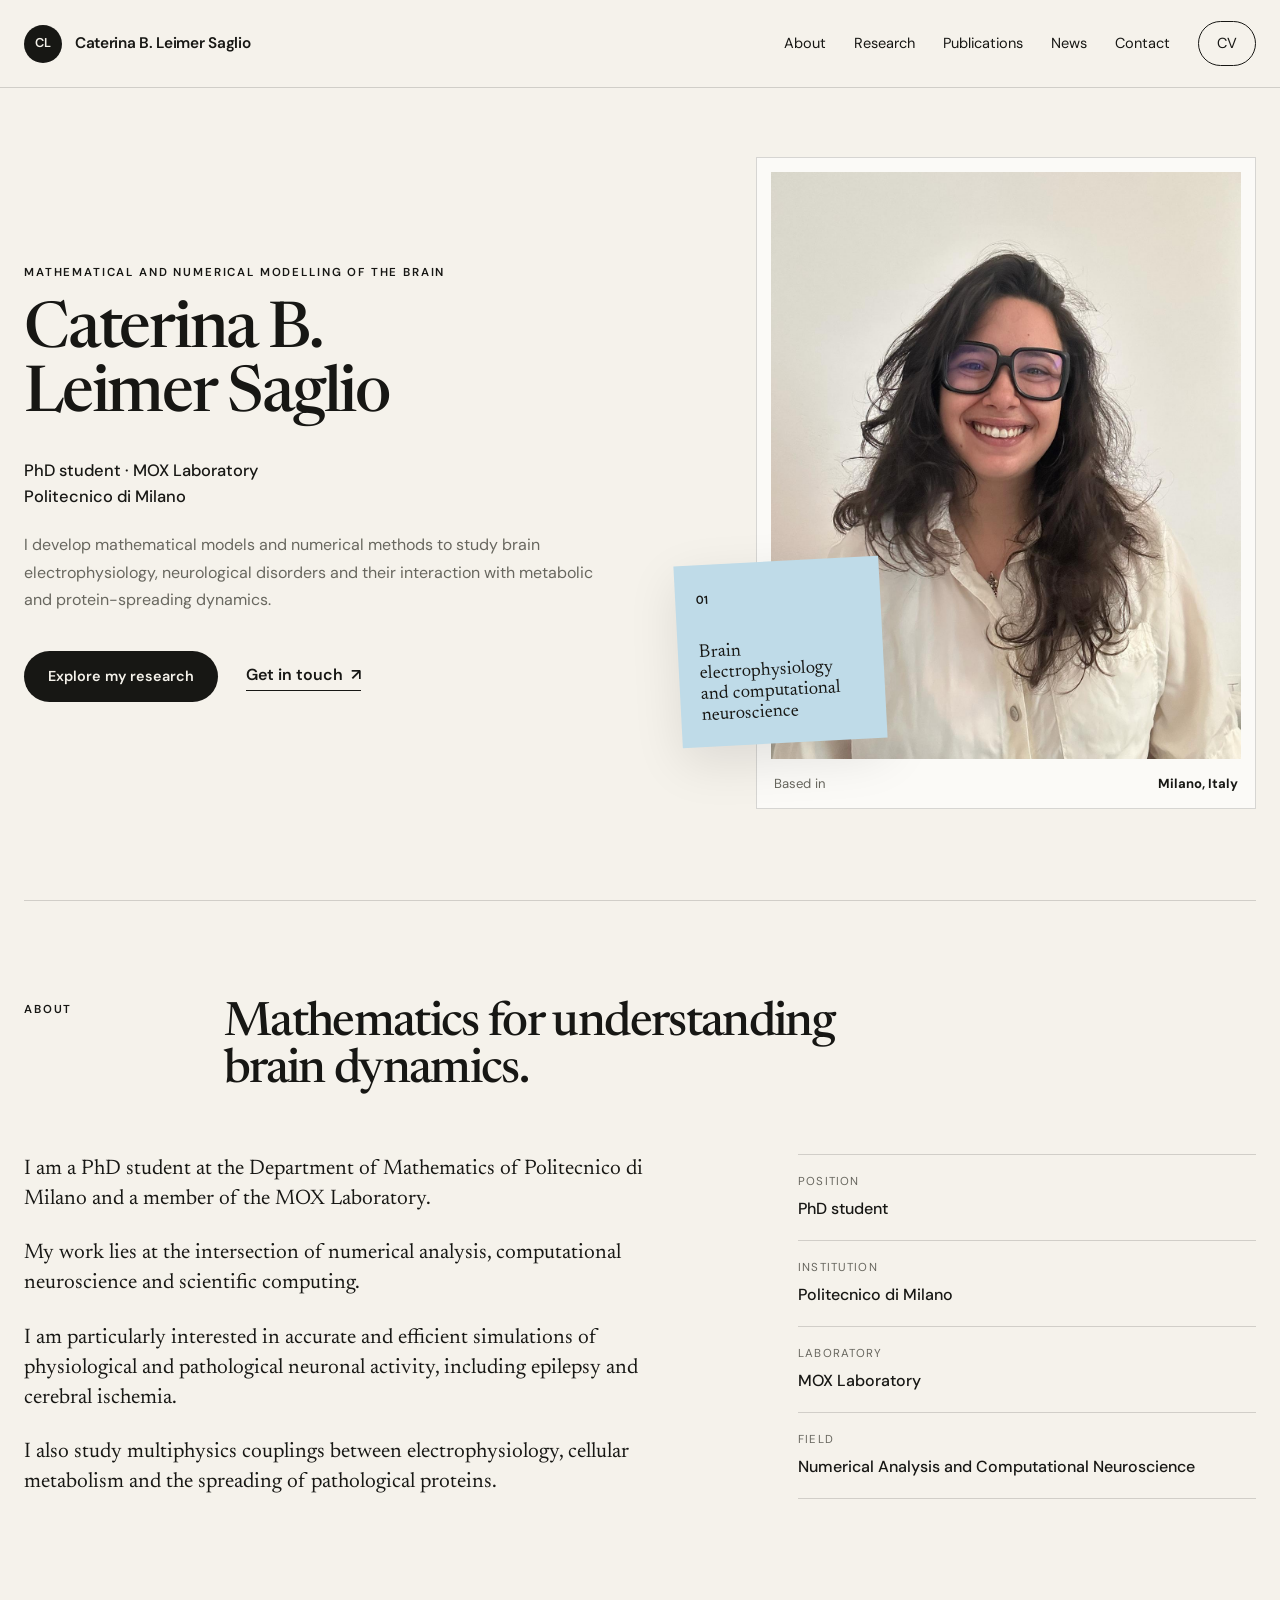
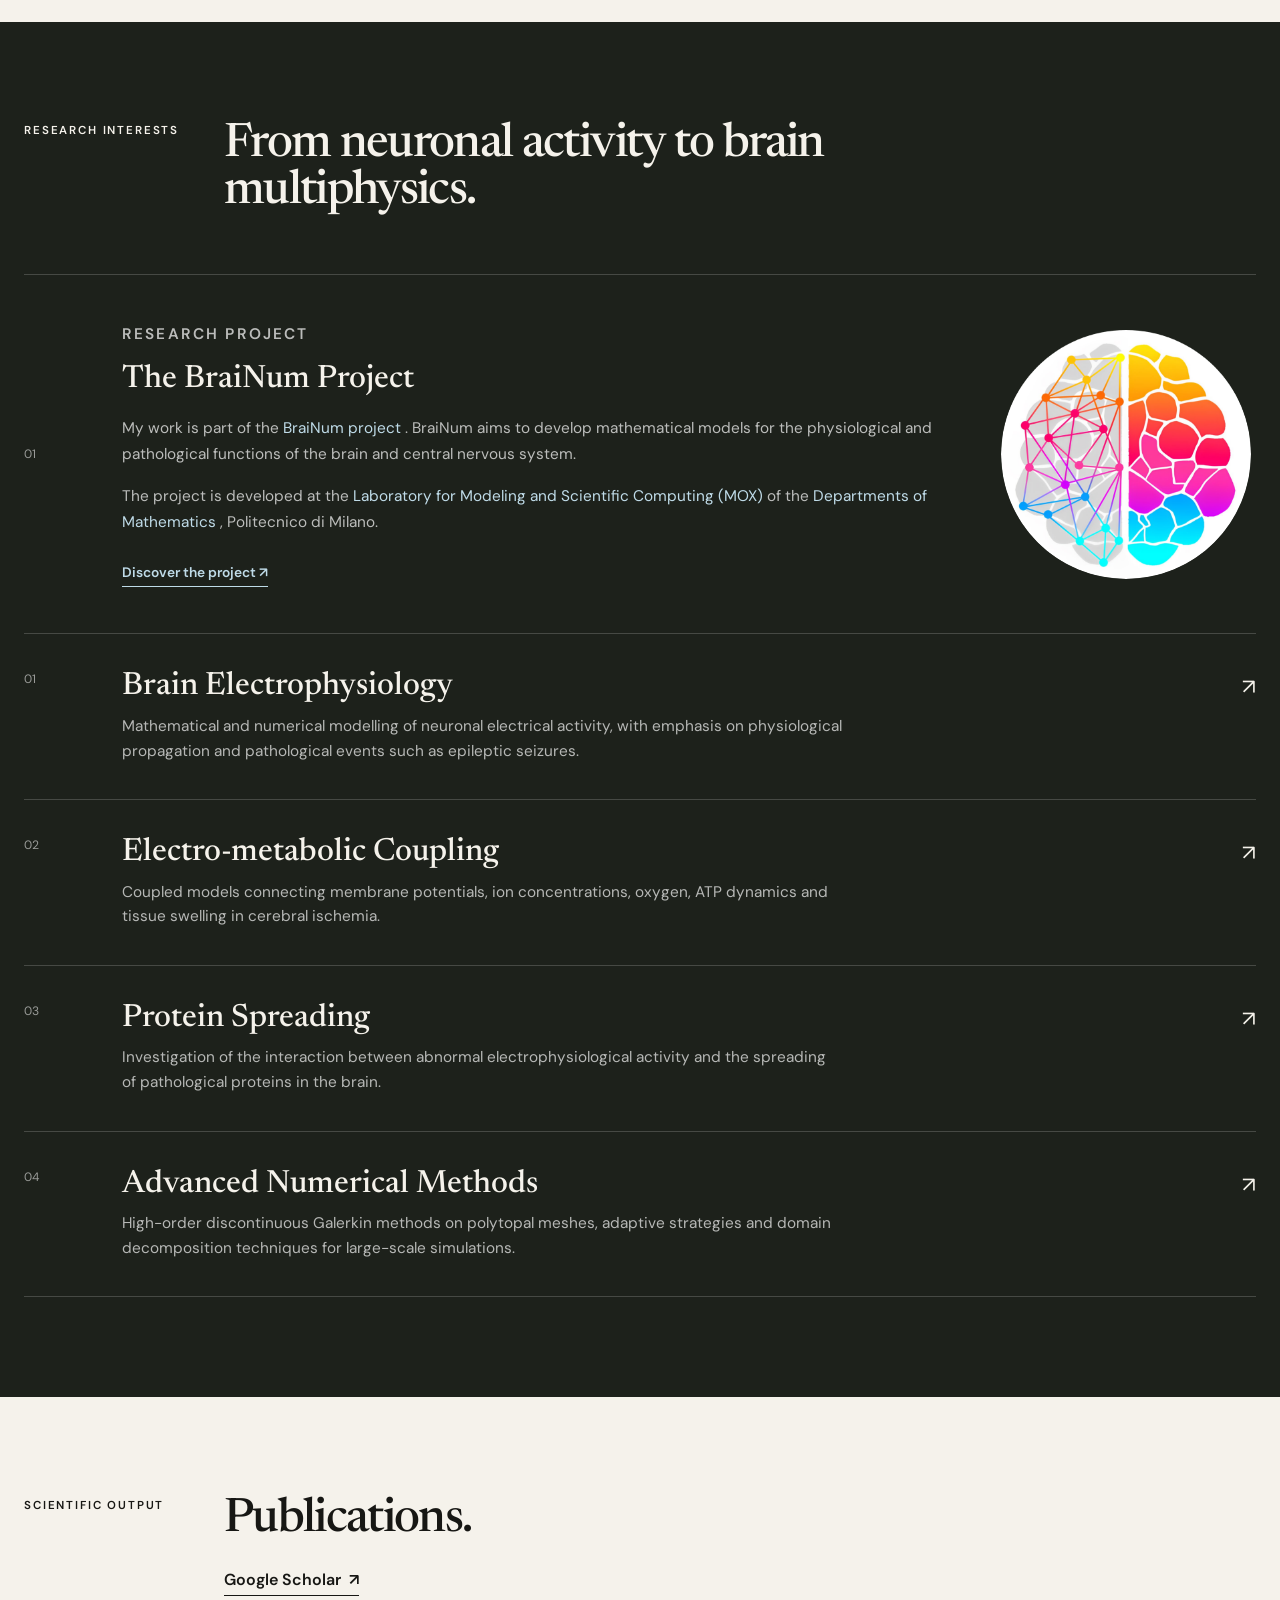
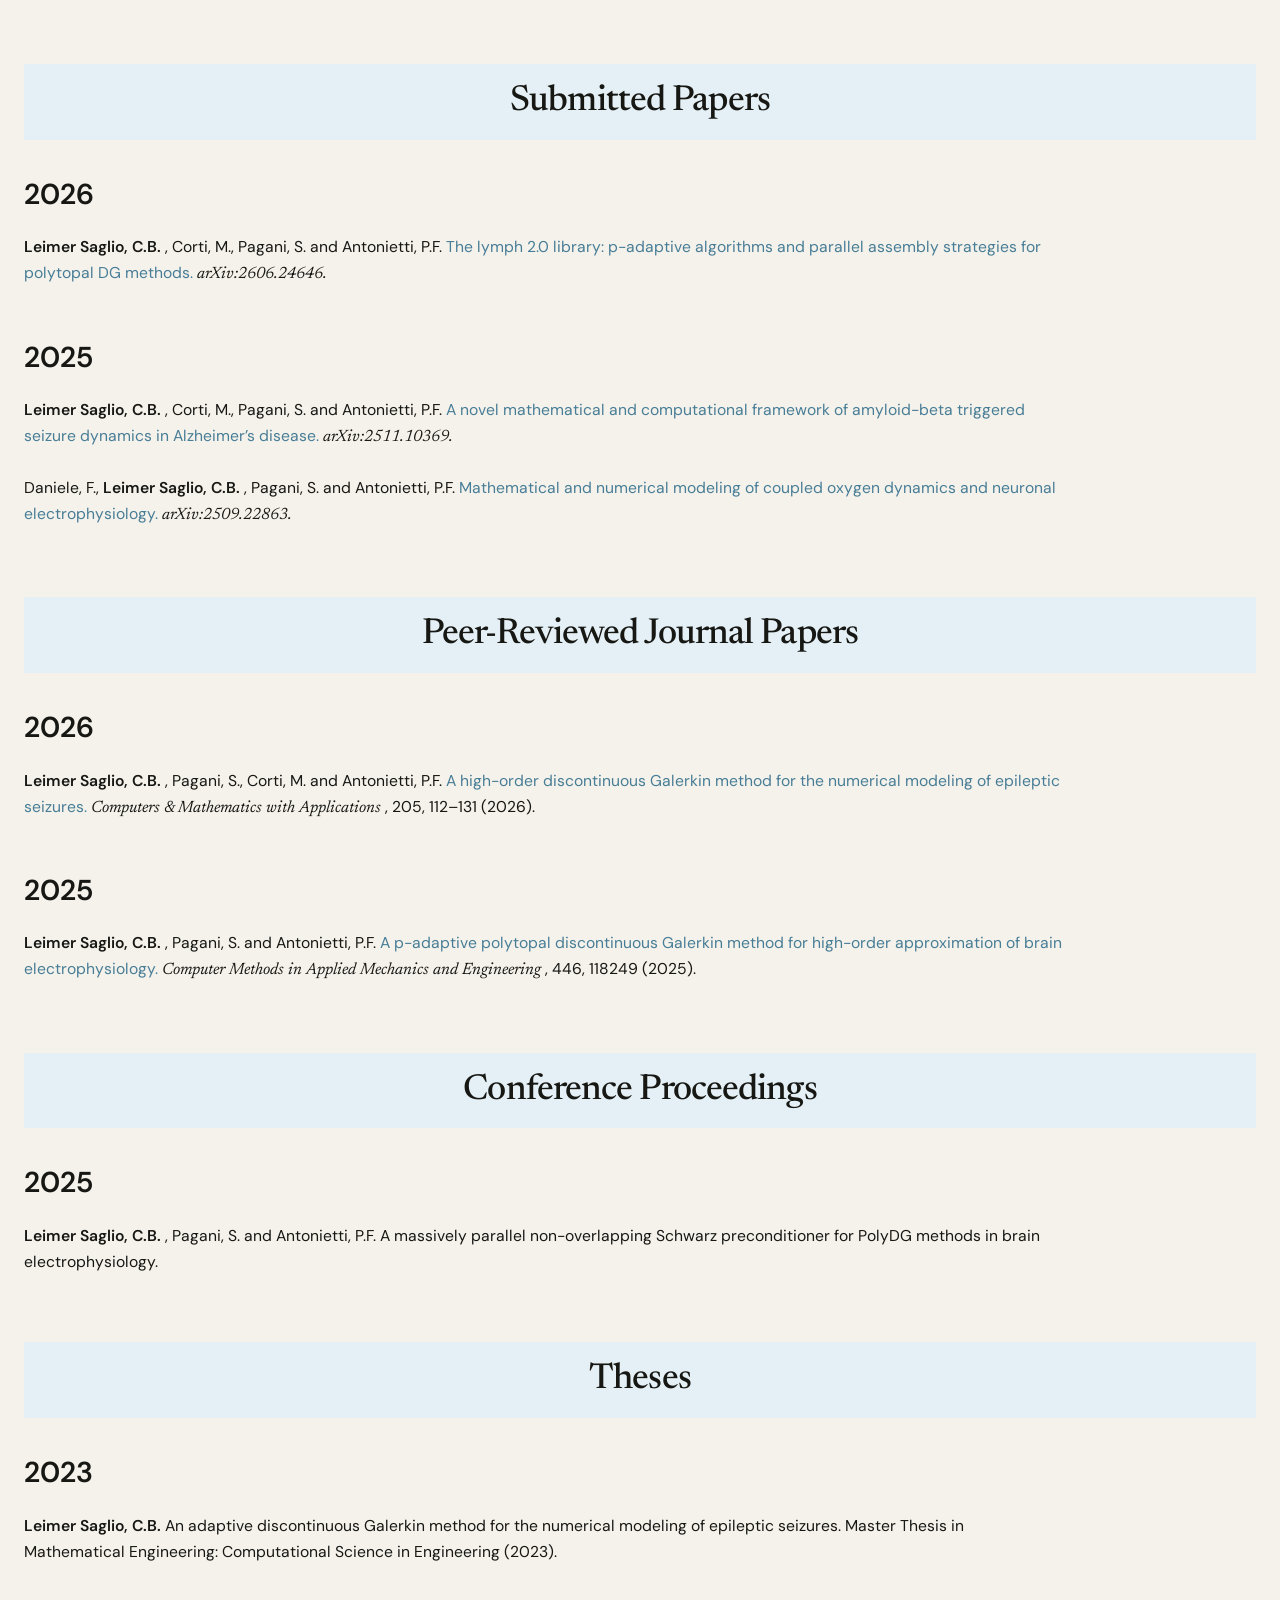
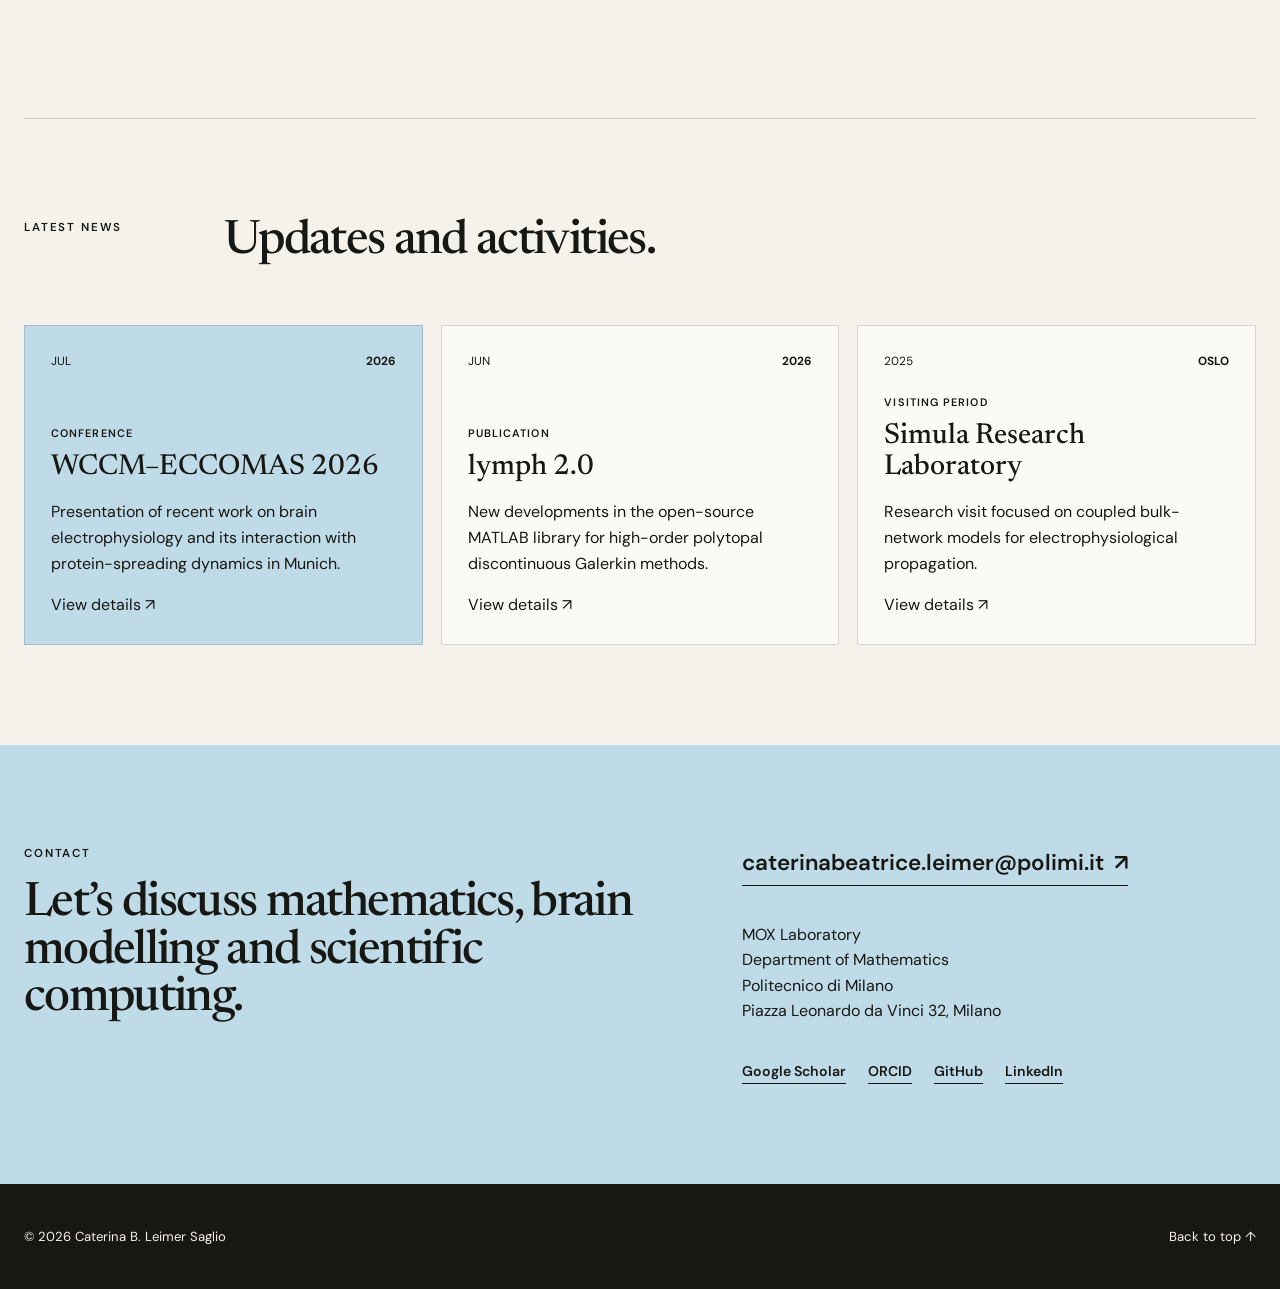
==== commit 9453f800: "Update link to Departments of Mathematics" ====
--- a/index.html
+++ b/index.html
@@ -210,7 +210,15 @@
         >
           Laboratory for Modeling and Scientific Computing (MOX)
         </a>
-        of the Department of Mathematics, Politecnico di Milano.
+        of the 
+      <a
+          href="https://www.mate.polimi.it/"
+          target="_blank"
+          rel="noopener noreferrer"
+        >
+          Departments of Mathematics
+        </a>
+       , Politecnico di Milano.
       </p>
 
       <a
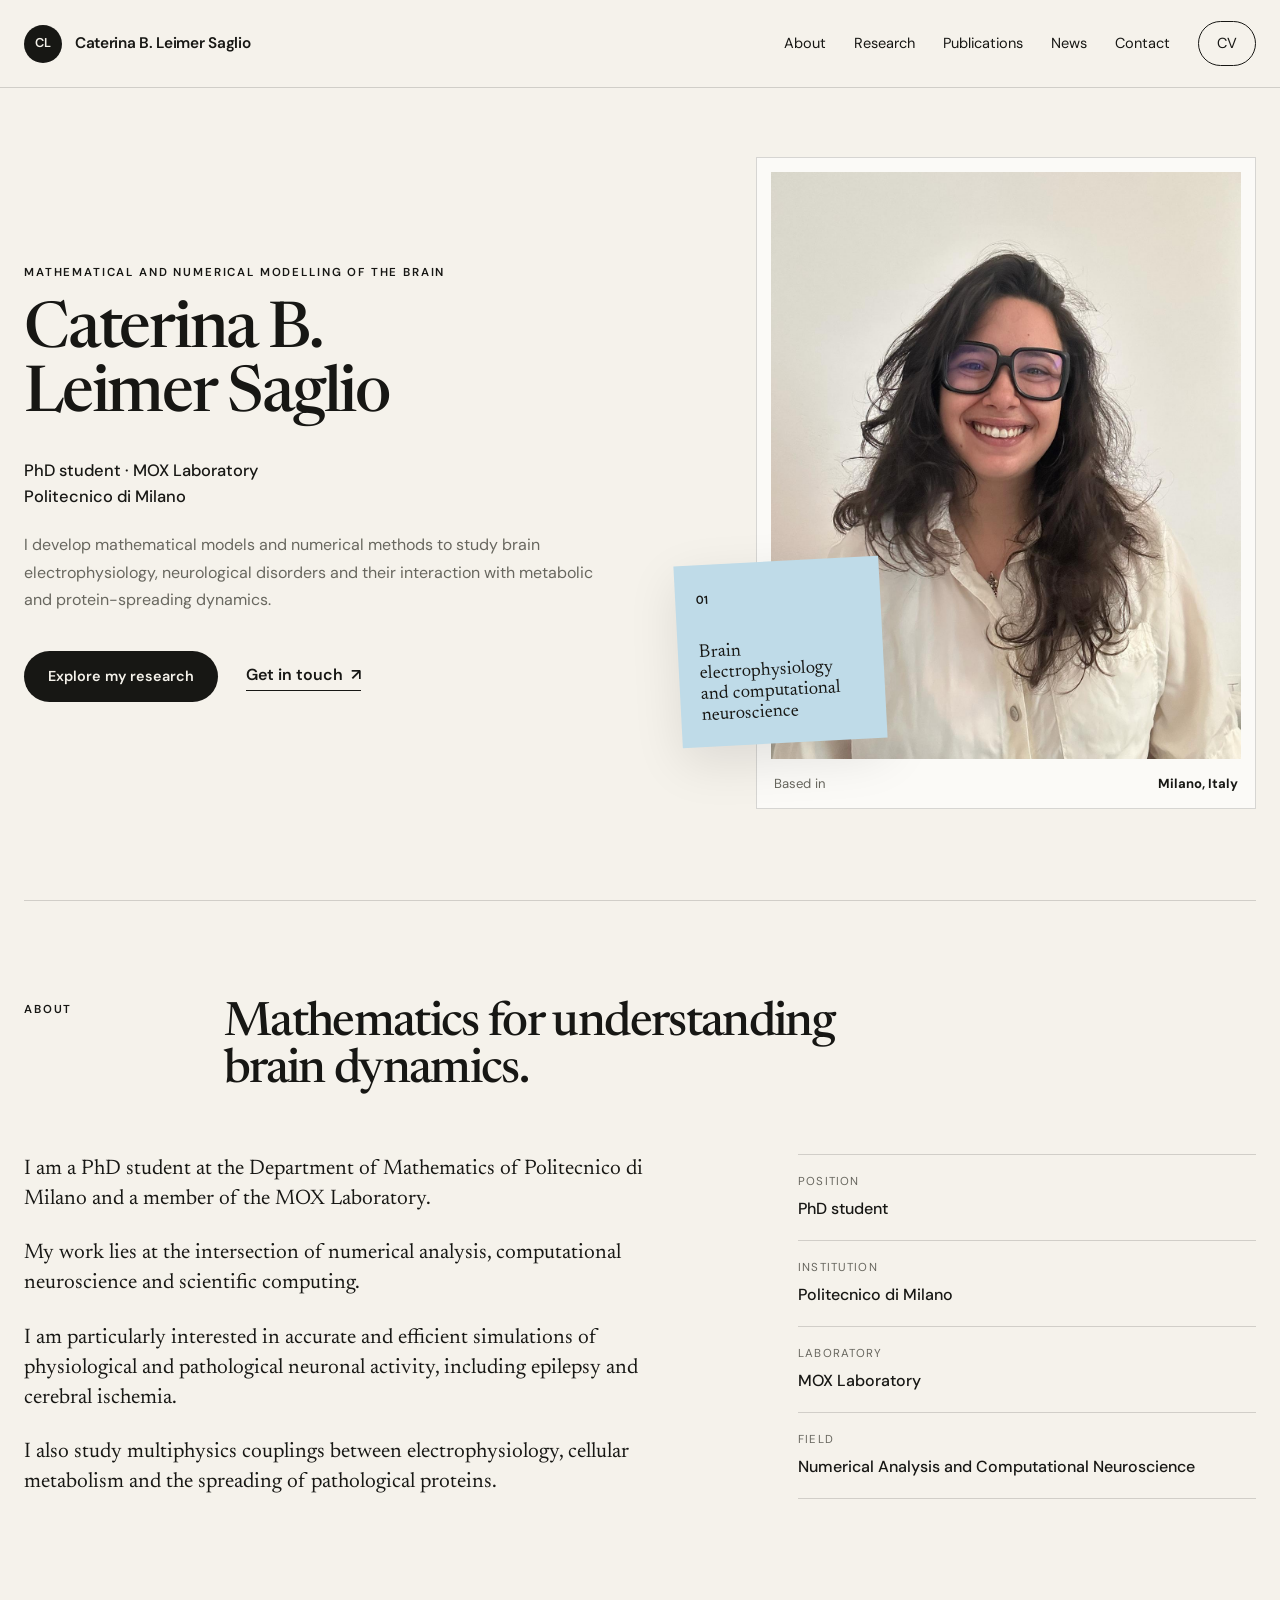
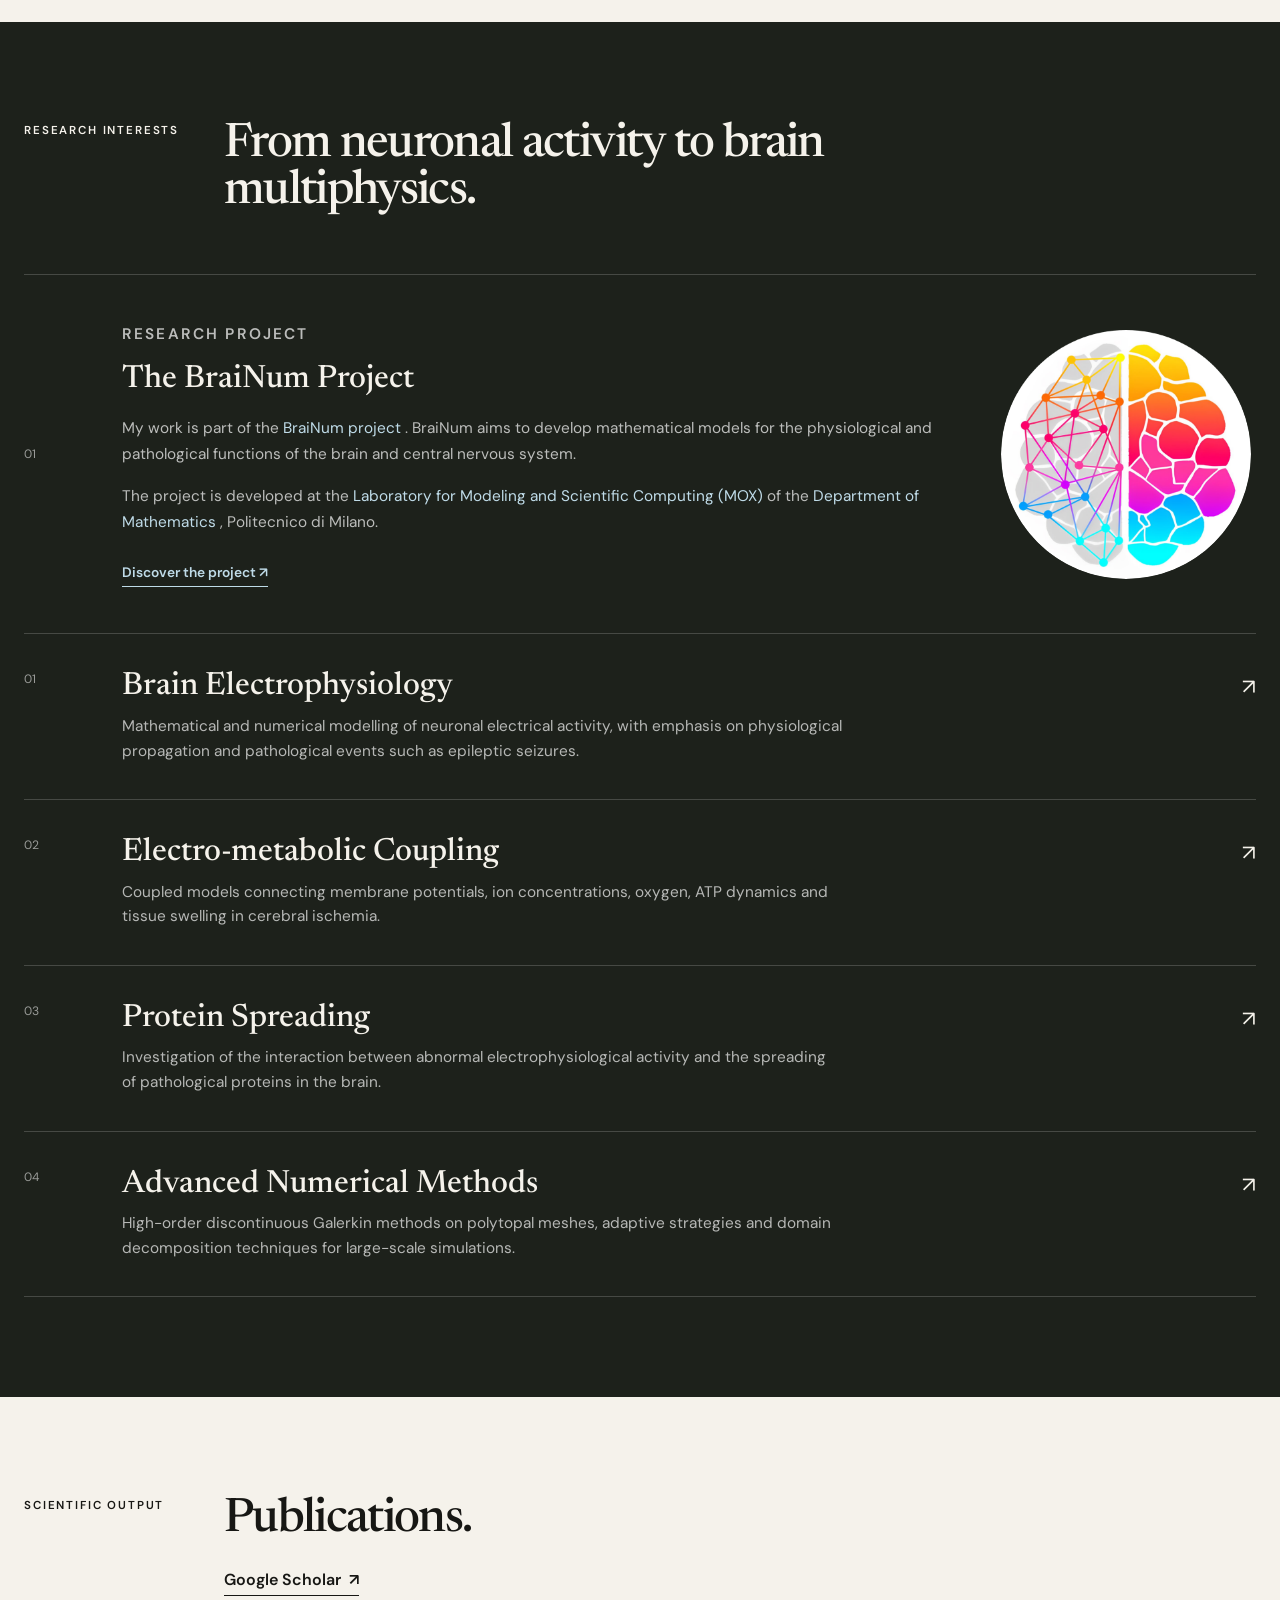
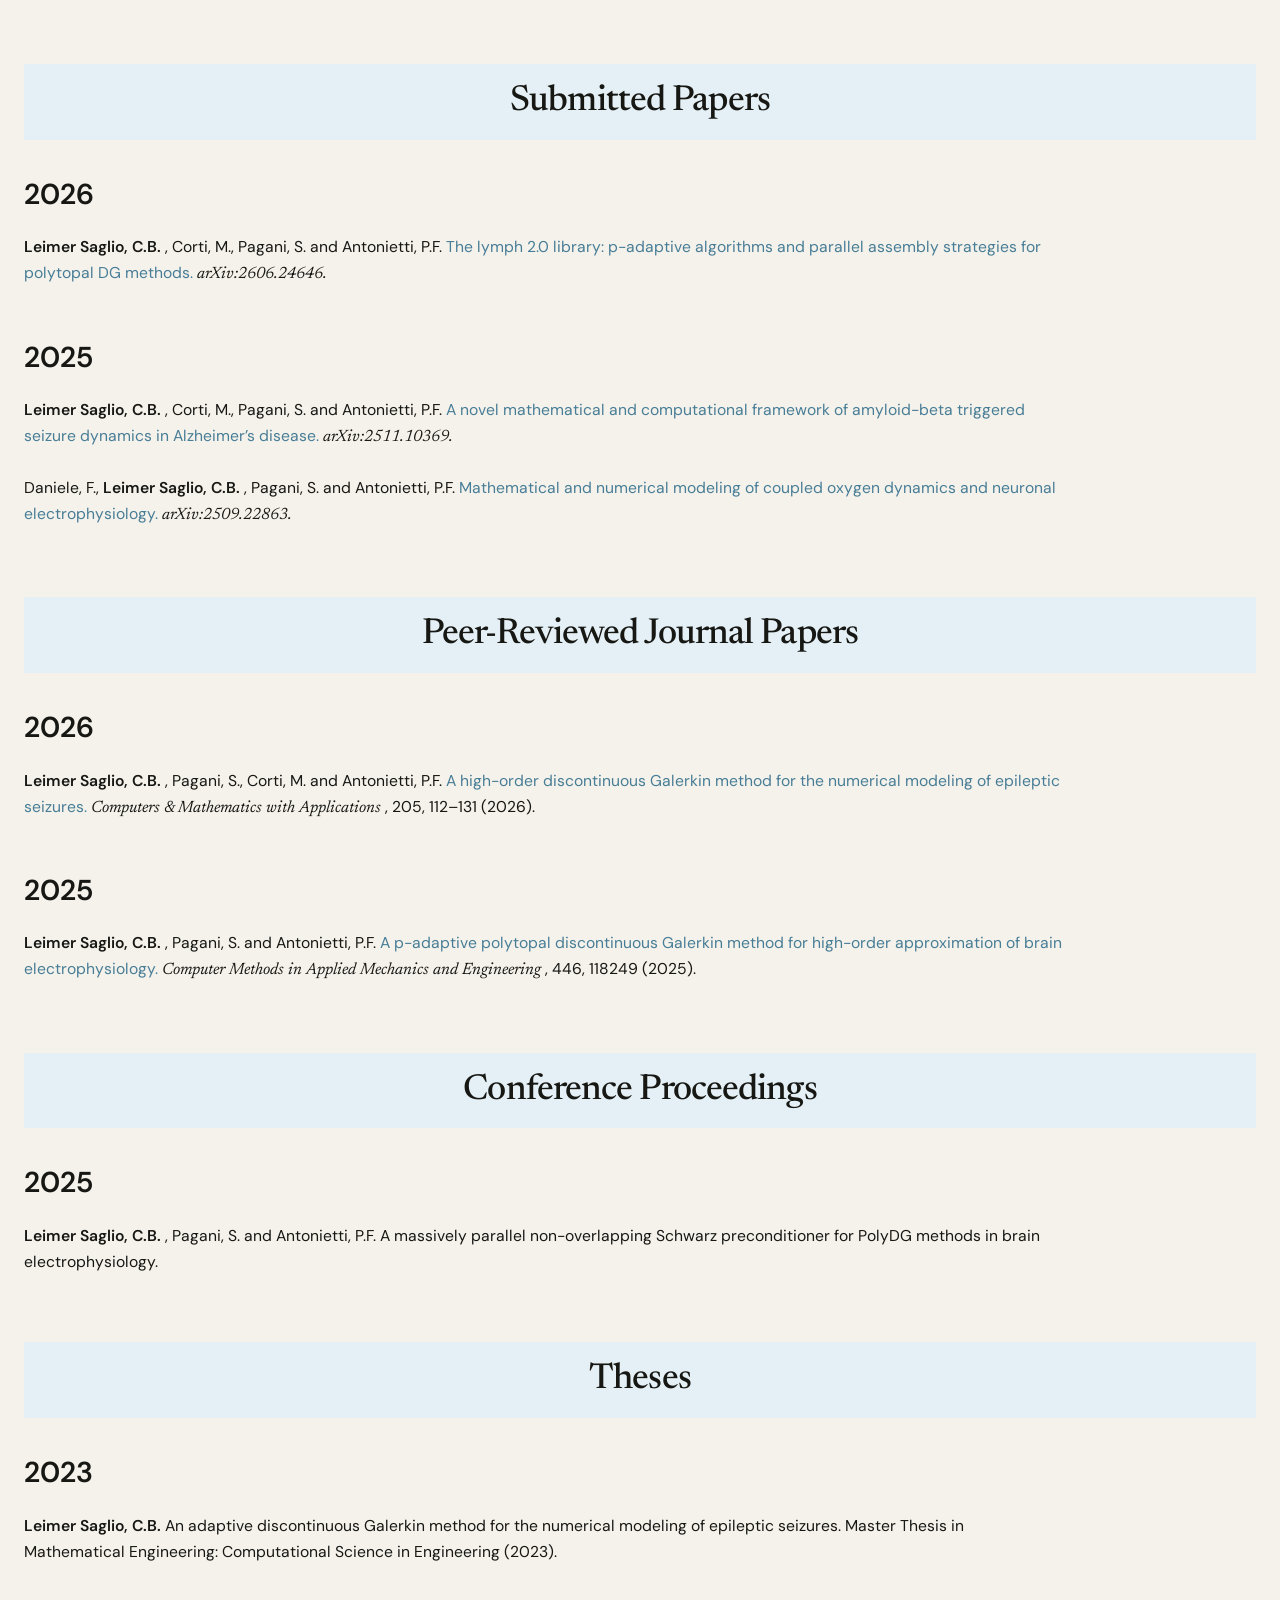
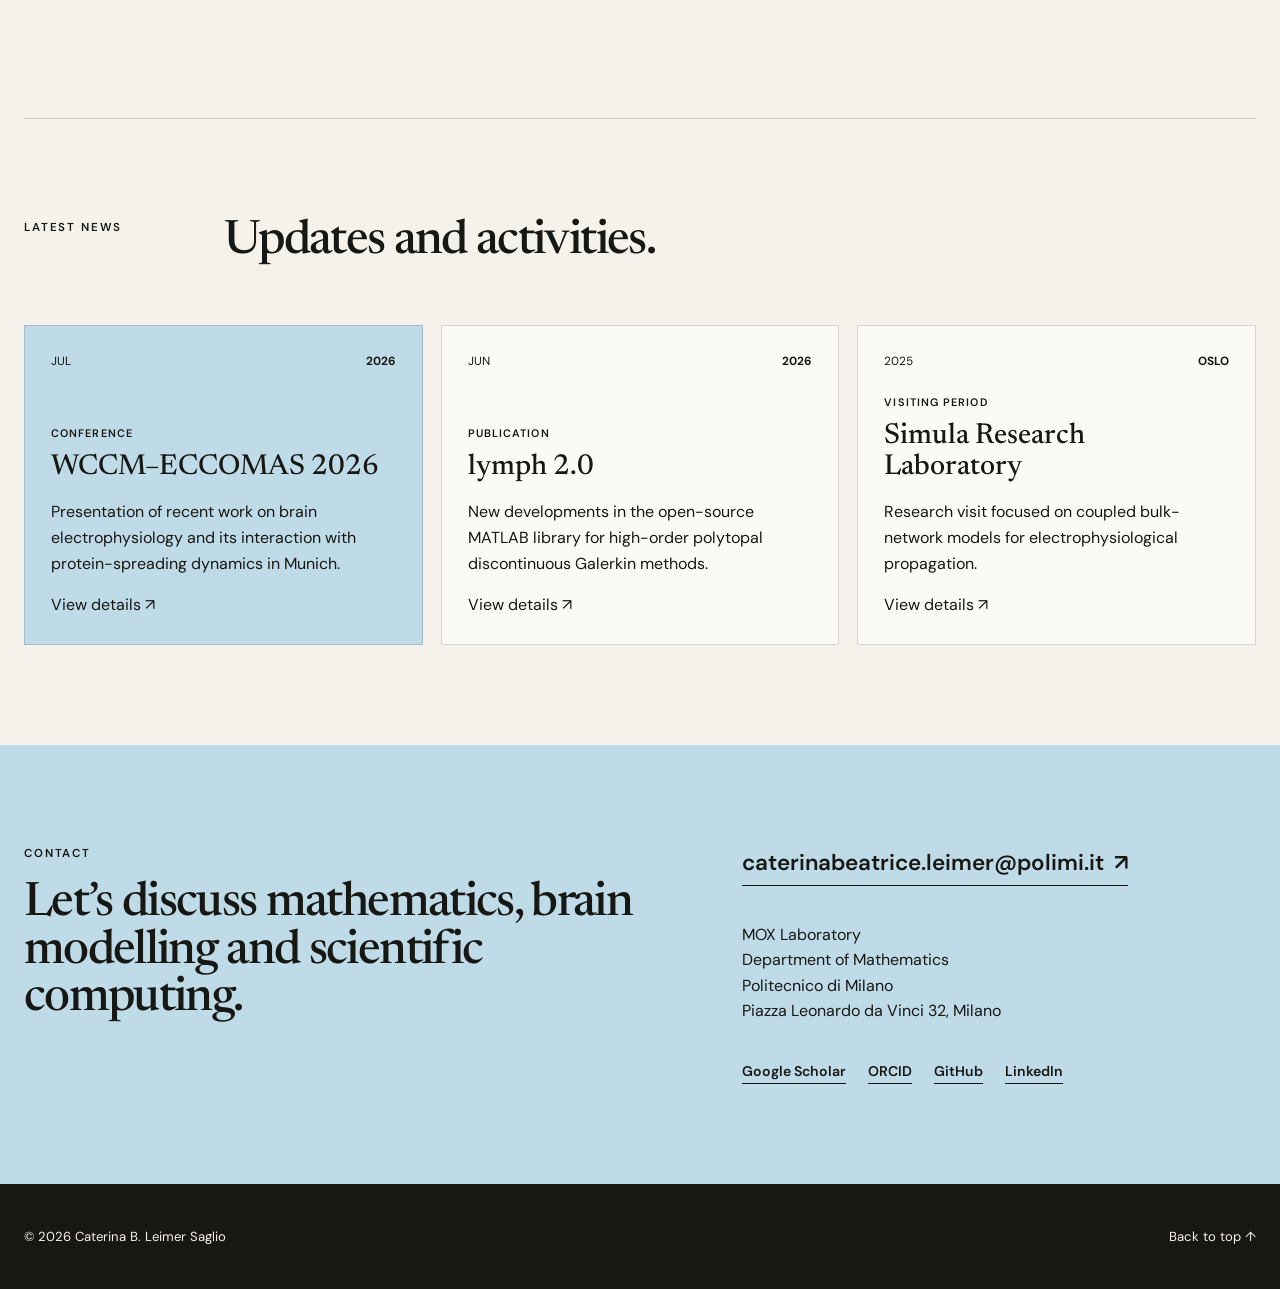
==== commit e2e81ac2: "Update index.html" ====
--- a/index.html
+++ b/index.html
@@ -216,7 +216,7 @@
           target="_blank"
           rel="noopener noreferrer"
         >
-          Departments of Mathematics
+          Department of Mathematics
         </a>
        , Politecnico di Milano.
       </p>
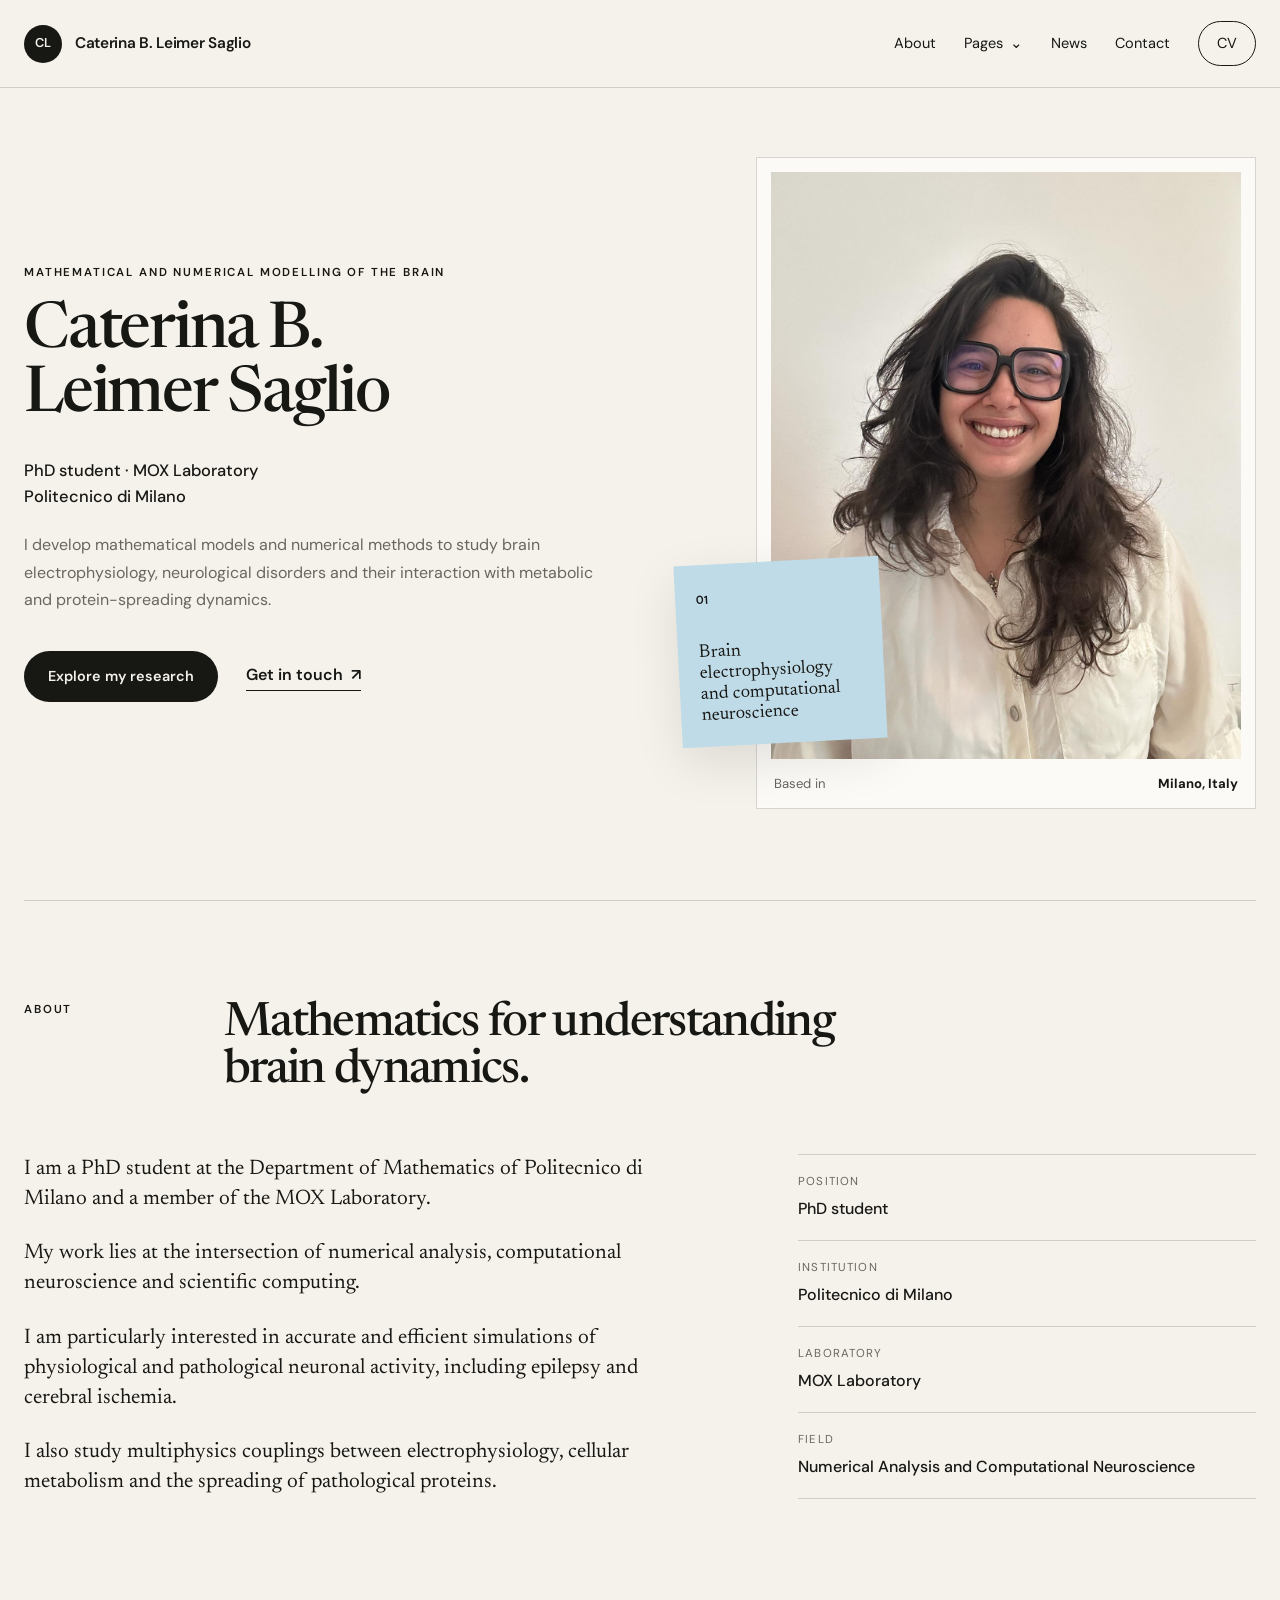
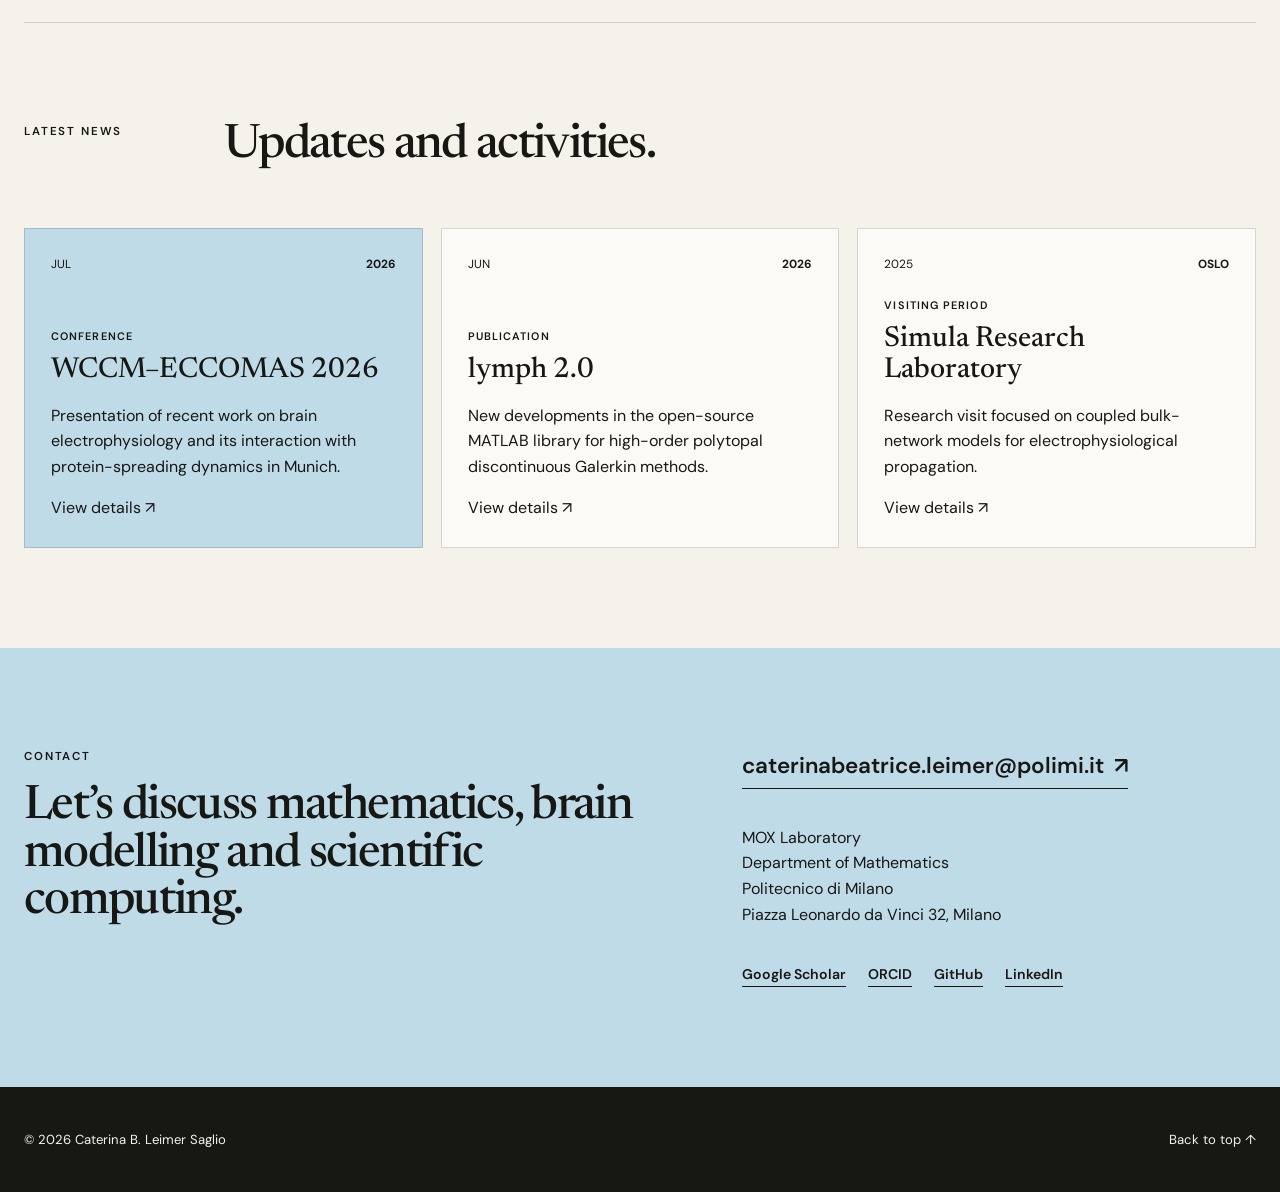
==== commit 87b75134: "cv" ====
--- a/index.html
+++ b/index.html
@@ -1,60 +1,54 @@
 <!DOCTYPE html>
 <html lang="en">
- <head>
-  <meta charset="utf-8">
-  <meta content="width=device-width, initial-scale=1.0" name="viewport">
-  <meta content="Academic website of Caterina B. Leimer Saglio, PhD student." name="description">
-  <meta content="#f5f2eb" name="theme-color">
-  <title>
-   Caterina B. Leimer Saglio
-  </title>
-  <link href="https://fonts.googleapis.com" rel="preconnect">
-  <link crossorigin href="https://fonts.gstatic.com" rel="preconnect">
-  <link href="https://fonts.googleapis.com/css2?family=DM+Sans:wght@400;500;600&family=Newsreader:opsz,wght@6..72,500;6..72,600&display=swap" rel="stylesheet">
-  <link href="styles.css" rel="stylesheet">
- </head>
- <body>
+<head>
+  <meta charset="utf-8" />
+  <meta name="viewport" content="width=device-width, initial-scale=1.0" />
+  <meta name="description" content="Academic website of Caterina B. Leimer Saglio, PhD student in numerical analysis and computational neuroscience." />
+  <meta name="theme-color" content="#f5f2eb" />
+  <meta property="og:title" content="Caterina B. Leimer Saglio" />
+  <meta property="og:description" content="Academic website of Caterina B. Leimer Saglio, PhD student in numerical analysis and computational neuroscience." />
+  <meta property="og:type" content="website" />
+  <meta property="og:url" content="https://caterinaleimer.github.io/" />
+  <meta property="og:image" content="https://caterinaleimer.github.io/assets/caterinaleimer.jpeg" />
+  <title>Caterina B. Leimer Saglio</title>
+  <link rel="preconnect" href="https://fonts.googleapis.com" />
+  <link rel="preconnect" href="https://fonts.gstatic.com" crossorigin />
+  <link href="https://fonts.googleapis.com/css2?family=DM+Sans:wght@400;500;600&family=Newsreader:opsz,wght@6..72,500;6..72,600&display=swap" rel="stylesheet" />
+  <link href="styles.css?v=20260726-1" rel="stylesheet" />
+</head>
+<body>
   <header class="site-header">
-   <a aria-label="Back to homepage" class="brand" href="#home">
-    <span class="brand-mark">
-     CL
-    </span>
-    <span class="brand-name">
-     Caterina B. Leimer Saglio
-    </span>
-   </a>
-   <button aria-controls="main-navigation" aria-expanded="false" class="menu-button" type="button">
-    <span>
-    </span>
-    <span>
-    </span>
-    <span class="sr-only">
-     Open navigation
-    </span>
-   </button>
-   <nav aria-label="Main navigation" class="main-navigation" id="main-navigation">
-    <a href="#about">
-     About
+    <a class="brand" href="index.html" aria-label="Back to homepage">
+      <span class="brand-mark">CL</span>
+      <span class="brand-name">Caterina B. Leimer Saglio</span>
     </a>
-    <a href="#research">
-     Research
-    </a>
-    <a href="#publications">
-     Publications
-    </a>
-    <a href="#news">
-     News
-    </a>
-    <a href="#contact">
-     Contact
-    </a>
-    <a class="nav-cta" href="assets/CV.pdf" rel="noreferrer" target="_blank">
-     CV
-    </a>
-   </nav>
+
+    <button class="menu-button" type="button" aria-expanded="false" aria-controls="main-navigation">
+      <span></span>
+      <span></span>
+      <span class="sr-only">Open navigation</span>
+    </button>
+
+    <nav id="main-navigation" class="main-navigation" aria-label="Main navigation">
+      <a href="index.html#about">About</a>
+
+      <div class="nav-dropdown">
+        <button class="nav-dropdown-button" type="button" aria-expanded="false" aria-controls="site-pages-menu">
+          Pages <span aria-hidden="true">⌄</span>
+        </button>
+        <div id="site-pages-menu" class="nav-dropdown-menu">
+          <a href="research.html">Research</a>
+          <a href="publications.html">Publications</a>
+        </div>
+      </div>
+
+      <a href="index.html#news">News</a>
+      <a href="index.html#contact">Contact</a>
+      <a class="nav-cta" href="assets/CV.pdf" target="_blank" rel="noreferrer">CV</a>
+    </nav>
   </header>
-  <main>
-   <section class="hero section" id="home">
+  <main id="top">
+<section class="hero section" id="home">
     <div class="hero-copy reveal">
      <p class="eyebrow">
       Mathematical and numerical modelling of the brain
@@ -74,7 +68,7 @@
           neurological disorders and their interaction with metabolic and protein-spreading dynamics.
      </p>
      <div class="hero-actions">
-      <a class="button button-dark" href="#research">
+      <a class="button button-dark" href="research.html">
        Explore my research
       </a>
       <a class="text-link" href="#contact">
@@ -107,7 +101,7 @@
      </div>
     </div>
    </section>
-   <section class="about section" id="about">
+<section class="about section" id="about">
     <div class="section-heading reveal">
      <p class="eyebrow">
       About
@@ -167,308 +161,7 @@
      </dl>
     </div>
    </section>
-   <section class="research section section-dark" id="research">
-    <div class="section-heading reveal">
-     <p class="eyebrow">
-      Research interests
-     </p>
-     <h2>
-      From neuronal activity to brain multiphysics.
-     </h2>
-    </div>
-    <div class="research-list">
-     <article class="research-card research-card-project reveal">
-  <span class="card-number">01</span>
-
-  <div class="research-project-content">
-    <div class="research-project-text">
-      <p class="research-project-label">
-        Research project
-      </p>
-
-      <h3>The BraiNum Project</h3>
-
-      <p>
-        My work is part of the
-        <a
-          href="https://brainum.mox.polimi.it/"
-          target="_blank"
-          rel="noopener noreferrer"
-        >
-          BraiNum project
-        </a>.
-        BraiNum aims to develop mathematical models for the physiological and
-        pathological functions of the brain and central nervous system.
-      </p>
-
-      <p>
-        The project is developed at the
-        <a
-          href="https://mox.polimi.it/"
-          target="_blank"
-          rel="noopener noreferrer"
-        >
-          Laboratory for Modeling and Scientific Computing (MOX)
-        </a>
-        of the 
-      <a
-          href="https://www.mate.polimi.it/"
-          target="_blank"
-          rel="noopener noreferrer"
-        >
-          Department of Mathematics
-        </a>
-       , Politecnico di Milano.
-      </p>
-
-      <a
-        class="research-project-link"
-        href="https://brainum.mox.polimi.it/"
-        target="_blank"
-        rel="noopener noreferrer"
-      >
-        Discover the project ↗
-      </a>
-    </div>
-
-    <div class="research-project-image">
-      <img
-        src="assets/bbrain.png"
-        alt="BraiNum project logo"
-      />
-    </div>
-  </div>
-</article>
-     <article class="research-card reveal">
-      <span class="card-number">
-       01
-      </span>
-      <div>
-       <h3>
-        Brain Electrophysiology
-       </h3>
-       <p>
-        Mathematical and numerical modelling of neuronal electrical activity, with emphasis on physiological propagation and pathological events such as epileptic seizures.
-       </p>
-      </div>
-      <span class="card-arrow">
-       &nearrow;
-      </span>
-     </article>
-     <article class="research-card reveal">
-      <span class="card-number">
-       02
-      </span>
-      <div>
-       <h3>
-        Electro-metabolic Coupling
-       </h3>
-       <p>
-        Coupled models connecting membrane potentials, ion concentrations, oxygen, ATP dynamics and tissue swelling in cerebral ischemia.
-       </p>
-      </div>
-      <span class="card-arrow">
-       &nearrow;
-      </span>
-     </article>
-     <article class="research-card reveal">
-      <span class="card-number">
-       03
-      </span>
-      <div>
-       <h3>
-        Protein Spreading
-       </h3>
-       <p>
-        Investigation of the interaction between abnormal electrophysiological activity and the spreading of pathological proteins in the brain.
-       </p>
-      </div>
-      <span class="card-arrow">
-       &nearrow;
-      </span>
-     </article>
-     <article class="research-card reveal">
-      <span class="card-number">
-       04
-      </span>
-      <div>
-       <h3>
-        Advanced Numerical Methods
-       </h3>
-       <p>
-        High-order discontinuous Galerkin methods on polytopal meshes, adaptive strategies and domain decomposition techniques for large-scale simulations.
-       </p>
-      </div>
-      <span class="card-arrow">
-       &nearrow;
-      </span>
-     </article>
-    </div>
-   </section>
-   <section class="publications section" id="publications">
-    <div class="section-heading publications-heading reveal">
-     <p class="eyebrow">
-      Scientific output
-     </p>
-     <div>
-      <h2>
-       Publications.
-      </h2>
-      <a class="text-link scholar-link" href="https://scholar.google.com/citations?user=b48SEQsAAAAJ&hl=it&oi=ao" rel="noreferrer" target="_blank">
-       Google Scholar
-       <span>
-        &nearrow;
-       </span>
-      </a>
-     </div>
-    </div>
-    <div class="publication-category reveal">
-     <h3 class="publication-category-title">
-      Submitted Papers
-     </h3>
-     <div class="publication-year-group">
-      <h4 class="publication-year">
-       2026
-      </h4>
-      <article class="publication-entry">
-       <p>
-        <strong>
-         Leimer Saglio, C.B.
-        </strong>
-        , Corti, M., Pagani, S. and Antonietti, P.F.
-        <a href="https://arxiv.org/abs/2606.24646" rel="noreferrer" target="_blank">
-         The lymph 2.0 library: p-adaptive algorithms and parallel assembly strategies for polytopal DG methods.
-        </a>
-        <em>
-         arXiv:2606.24646.
-        </em>
-       </p>
-      </article>
-     </div>
-     <div class="publication-year-group">
-      <h4 class="publication-year">
-       2025
-      </h4>
-      <article class="publication-entry">
-       <p>
-        <strong>
-         Leimer Saglio, C.B.
-        </strong>
-        , Corti, M., Pagani, S. and Antonietti, P.F.
-        <a href="https://arxiv.org/abs/2511.10369" rel="noreferrer" target="_blank">
-         A novel mathematical and computational framework of amyloid-beta triggered seizure dynamics in Alzheimer&rsquo;s disease.
-        </a>
-        <em>
-         arXiv:2511.10369.
-        </em>
-       </p>
-      </article>
-      <article class="publication-entry">
-       <p>
-        Daniele, F.,
-        <strong>
-         Leimer Saglio, C.B.
-        </strong>
-        , Pagani, S. and Antonietti, P.F.
-        <a href="https://arxiv.org/abs/2509.22863" rel="noreferrer" target="_blank">
-         Mathematical and numerical modeling of coupled oxygen dynamics and neuronal electrophysiology.
-        </a>
-        <em>
-         arXiv:2509.22863.
-        </em>
-       </p>
-      </article>
-     </div>
-    </div>
-    <div class="publication-category reveal">
-     <h3 class="publication-category-title">
-      Peer-Reviewed Journal Papers
-     </h3>
-     <div class="publication-year-group">
-      <h4 class="publication-year">
-       2026
-      </h4>
-      <article class="publication-entry">
-       <p>
-        <strong>
-         Leimer Saglio, C.B.
-        </strong>
-        , Pagani, S., Corti, M. and Antonietti, P.F.
-        <a href="https://www.sciencedirect.com/science/article/pii/S0898122125005231" rel="noreferrer" target="_blank">
-         A high-order discontinuous Galerkin method for the numerical modeling of epileptic seizures.
-        </a>
-        <em>
-         Computers & Mathematics with Applications
-        </em>
-        , 205, 112&ndash;131 (2026).
-       </p>
-      </article>
-     </div>
-     <div class="publication-year-group">
-      <h4 class="publication-year">
-       2025
-      </h4>
-      <article class="publication-entry">
-       <p>
-        <strong>
-         Leimer Saglio, C.B.
-        </strong>
-        , Pagani, S. and Antonietti, P.F.
-        <a href="https://www.sciencedirect.com/science/article/pii/S0045782525005213" rel="noreferrer" target="_blank">
-         A p-adaptive polytopal discontinuous Galerkin method for high-order approximation of brain electrophysiology.
-        </a>
-        <em>
-         Computer Methods in Applied Mechanics and Engineering
-        </em>
-        , 446, 118249 (2025).
-       </p>
-      </article>
-     </div>
-    </div>
-    <div class="publication-category reveal">
-     <h3 class="publication-category-title">
-      Conference Proceedings
-     </h3>
-     <div class="publication-year-group">
-      <h4 class="publication-year">
-       2025
-      </h4>
-      <article class="publication-entry">
-       <p>
-        <strong>
-         Leimer Saglio, C.B.
-        </strong>
-        , Pagani, S. and Antonietti, P.F.
-        <span class="publication-title">
-         A massively parallel non-overlapping Schwarz preconditioner for PolyDG methods in brain electrophysiology.
-        </span>
-       </p>
-      </article>
-     </div>
-    </div>
-    <div class="publication-category reveal">
-     <h3 class="publication-category-title">
-      Theses
-     </h3>
-     <div class="publication-year-group">
-      <h4 class="publication-year">
-       2023
-      </h4>
-      <article class="publication-entry">
-       <p>
-        <strong>
-         Leimer Saglio, C.B.
-        </strong>
-        <span class="publication-title">
-         An adaptive discontinuous Galerkin method for the numerical modeling of epileptic seizures.
-        </span>
-        Master Thesis in Mathematical Engineering: Computational Science in Engineering (2023).
-       </p>
-      </article>
-     </div>
-    </div>
-   </section>
-   <section class="news section" id="news">
+<section class="news section" id="news">
     <div class="section-heading reveal">
      <p class="eyebrow">
       Latest news
@@ -552,7 +245,7 @@
      </article>
     </div>
    </section>
-   <div aria-hidden="true" aria-labelledby="news-modal-title-1" aria-modal="true" class="news-modal" id="news-modal-1" role="dialog">
+<div aria-hidden="true" aria-labelledby="news-modal-title-1" aria-modal="true" class="news-modal" id="news-modal-1" role="dialog">
     <div class="news-modal-backdrop" data-close-modal>
     </div>
     <div class="news-modal-window">
@@ -616,7 +309,7 @@
      </div>
     </div>
    </div>
-   <div aria-hidden="true" aria-labelledby="news-modal-title-2" aria-modal="true" class="news-modal" id="news-modal-2" role="dialog">
+<div aria-hidden="true" aria-labelledby="news-modal-title-2" aria-modal="true" class="news-modal" id="news-modal-2" role="dialog">
     <div class="news-modal-backdrop" data-close-modal>
     </div>
     <div class="news-modal-window news-modal-window-wide">
@@ -723,7 +416,7 @@
      </div>
     </div>
    </div>
-   <div aria-hidden="true" aria-labelledby="news-modal-title-3" aria-modal="true" class="news-modal" id="news-modal-3" role="dialog">
+<div aria-hidden="true" aria-labelledby="news-modal-title-3" aria-modal="true" class="news-modal" id="news-modal-3" role="dialog">
     <div class="news-modal-backdrop" data-close-modal>
     </div>
     <div class="news-modal-window">
@@ -784,7 +477,7 @@
      </div>
     </div>
    </div>
-   <section class="contact section section-accent" id="contact">
+<section class="contact section section-accent" id="contact">
     <div class="contact-copy reveal">
      <p class="eyebrow">
       Contact
@@ -846,17 +539,9 @@
    </section>
   </main>
   <footer class="site-footer">
-   <p>
-    &copy;
-    <span id="current-year">
-    </span>
-    Caterina B. Leimer Saglio
-   </p>
-   <a href="#home">
-    Back to top &uarr;
-   </a>
+    <p>© <span id="current-year"></span> Caterina B. Leimer Saglio</p>
+    <a href="#top">Back to top ↑</a>
   </footer>
-  <script src="script.js">
-  </script>
- </body>
+  <script src="script.js?v=20260726-1"></script>
+</body>
 </html>
--- a/styles.css
+++ b/styles.css
@@ -407,8 +407,29 @@
 
 .news-modal-window-wide {
   width: min(1120px, 100%);
+  max-height: calc(100vh - 56px);
+
   padding: 0;
-  overflow: hidden;
+
+  overflow-x: hidden;
+  overflow-y: auto;
+
+  scrollbar-width: thin;
+  overscroll-behavior: contain;
+}
+
+.news-modal-window-wide::-webkit-scrollbar {
+  width: 9px;
+}
+
+.news-modal-window-wide::-webkit-scrollbar-track {
+  background: transparent;
+}
+
+.news-modal-window-wide::-webkit-scrollbar-thumb {
+  background: rgba(23, 23, 20, 0.28);
+  border: 3px solid var(--paper);
+  border-radius: 999px;
 }
 
 .publication-modal-horizontal {
@@ -747,3 +768,138 @@
     max-width: 180px;
   }
 }
+/* =========================================================
+   MULTI-PAGE NAVIGATION
+========================================================= */
+
+.nav-dropdown {
+  position: relative;
+}
+
+.nav-dropdown-button {
+  display: inline-flex;
+  align-items: center;
+  gap: 7px;
+  padding: 0;
+  border: 0;
+  background: transparent;
+  color: inherit;
+  cursor: pointer;
+}
+
+.nav-dropdown-button span {
+  transition: transform 0.2s ease;
+}
+
+.nav-dropdown.open .nav-dropdown-button span {
+  transform: rotate(180deg);
+}
+
+.nav-dropdown-menu {
+  position: absolute;
+  top: calc(100% + 16px);
+  right: 0;
+  z-index: 1200;
+  min-width: 190px;
+  padding: 10px;
+  border: 1px solid var(--line);
+  border-radius: 18px;
+  background: var(--paper-light);
+  box-shadow: 0 18px 55px rgba(23, 23, 20, 0.12);
+  opacity: 0;
+  visibility: hidden;
+  transform: translateY(-8px);
+  transition: opacity 0.2s ease, visibility 0.2s ease, transform 0.2s ease;
+}
+
+.nav-dropdown.open .nav-dropdown-menu {
+  opacity: 1;
+  visibility: visible;
+  transform: translateY(0);
+}
+
+.nav-dropdown-menu a {
+  display: block;
+  padding: 11px 13px;
+  border-radius: 11px;
+}
+
+.nav-dropdown-menu a::after {
+  display: none;
+}
+
+.nav-dropdown-menu a:hover {
+  background: var(--accent-soft);
+}
+
+/* =========================================================
+   INNER PAGES
+========================================================= */
+
+.inner-page {
+  min-height: calc(100vh - var(--header-height));
+}
+
+.page-intro {
+  padding-top: 86px;
+  padding-bottom: 72px;
+  border-bottom: 1px solid var(--line);
+}
+
+.page-intro h1 {
+  max-width: 780px;
+  margin: 0;
+  font-family: var(--serif);
+  font-size: clamp(3rem, 6vw, 6rem);
+  font-weight: 500;
+  letter-spacing: -0.045em;
+  line-height: 0.96;
+}
+
+.page-intro > p:last-child {
+  max-width: 700px;
+  margin: 26px 0 0;
+  color: var(--muted);
+  font-size: 1.04rem;
+  line-height: 1.75;
+}
+
+@media (max-width: 760px) {
+  .nav-dropdown {
+    width: min(280px, calc(100% - 40px));
+    text-align: center;
+  }
+
+  .nav-dropdown-button {
+    justify-content: center;
+    width: 100%;
+    font-family: var(--serif);
+    font-size: 2rem;
+  }
+
+  .nav-dropdown-menu {
+    position: static;
+    width: 100%;
+    min-width: 0;
+    margin-top: 12px;
+    display: none;
+    opacity: 1;
+    visibility: visible;
+    transform: none;
+    box-shadow: none;
+  }
+
+  .nav-dropdown.open .nav-dropdown-menu {
+    display: block;
+  }
+
+  .nav-dropdown-menu a {
+    font-family: var(--sans);
+    font-size: 1rem;
+  }
+
+  .page-intro {
+    padding-top: 58px;
+    padding-bottom: 54px;
+  }
+}
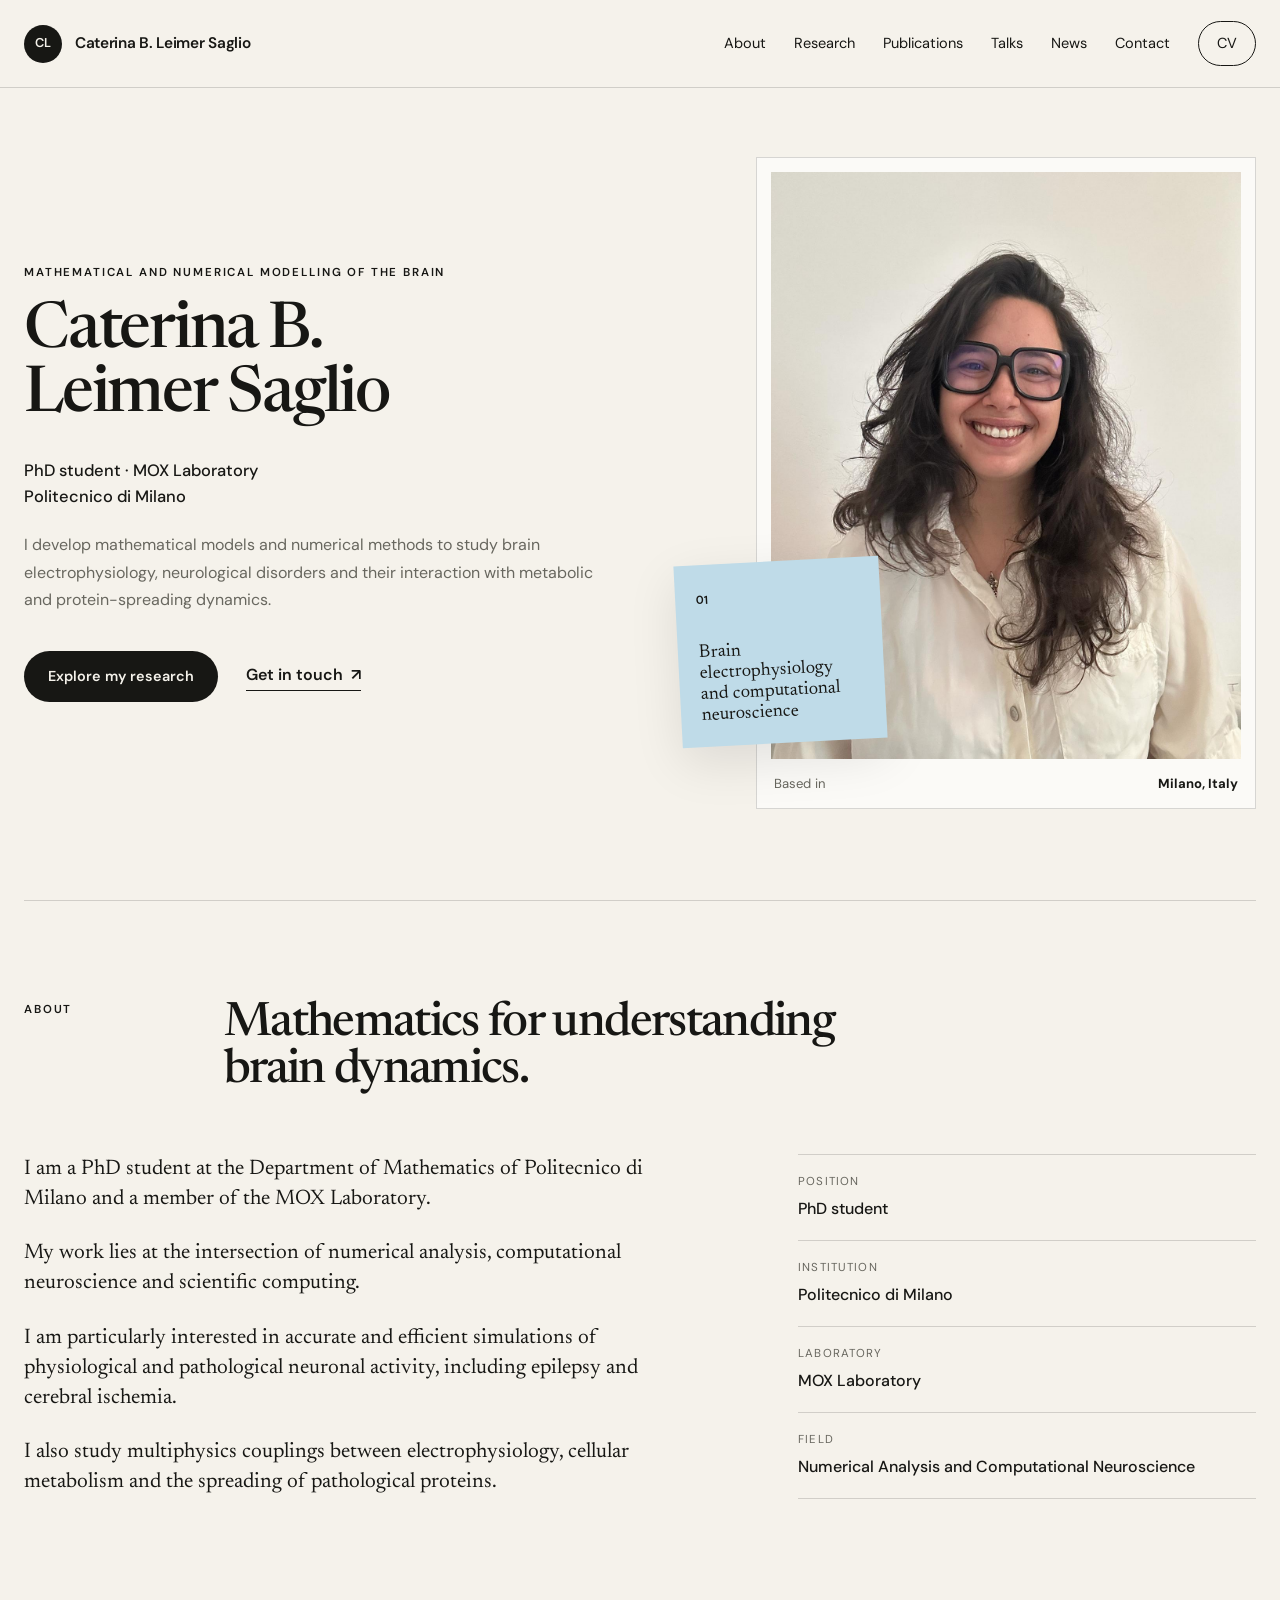
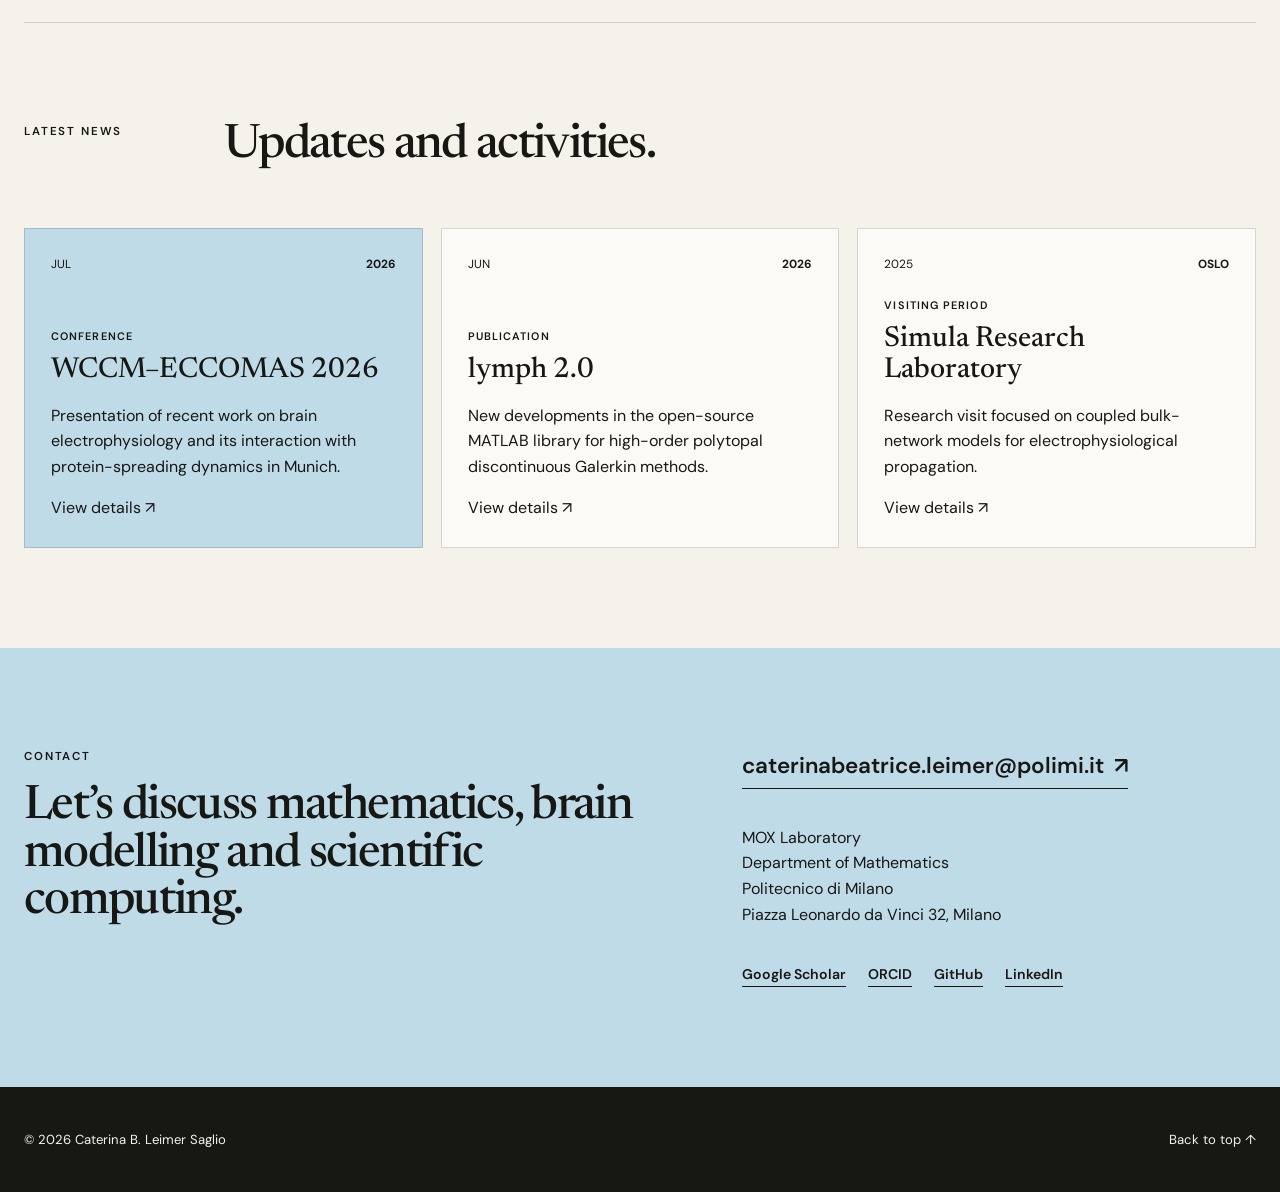
==== commit 1027e23b: "cv" ====
--- a/index.html
+++ b/index.html
@@ -14,7 +14,7 @@
   <link rel="preconnect" href="https://fonts.googleapis.com" />
   <link rel="preconnect" href="https://fonts.gstatic.com" crossorigin />
   <link href="https://fonts.googleapis.com/css2?family=DM+Sans:wght@400;500;600&family=Newsreader:opsz,wght@6..72,500;6..72,600&display=swap" rel="stylesheet" />
-  <link href="styles.css?v=20260726-1" rel="stylesheet" />
+  <link href="styles.css?v=20260726-2" rel="stylesheet" />
 </head>
 <body>
   <header class="site-header">
@@ -31,17 +31,9 @@
 
     <nav id="main-navigation" class="main-navigation" aria-label="Main navigation">
       <a href="index.html#about">About</a>
-
-      <div class="nav-dropdown">
-        <button class="nav-dropdown-button" type="button" aria-expanded="false" aria-controls="site-pages-menu">
-          Pages <span aria-hidden="true">⌄</span>
-        </button>
-        <div id="site-pages-menu" class="nav-dropdown-menu">
-          <a href="research.html">Research</a>
-          <a href="publications.html">Publications</a>
-        </div>
-      </div>
-
+      <a href="research.html">Research</a>
+      <a href="publications.html">Publications</a>
+      <a href="talks.html">Talks</a>
       <a href="index.html#news">News</a>
       <a href="index.html#contact">Contact</a>
       <a class="nav-cta" href="assets/CV.pdf" target="_blank" rel="noreferrer">CV</a>
@@ -542,6 +534,6 @@
     <p>© <span id="current-year"></span> Caterina B. Leimer Saglio</p>
     <a href="#top">Back to top ↑</a>
   </footer>
-  <script src="script.js?v=20260726-1"></script>
+  <script src="script.js?v=20260726-2"></script>
 </body>
 </html>
--- a/styles.css
+++ b/styles.css
@@ -769,70 +769,6 @@
   }
 }
 /* =========================================================
-   MULTI-PAGE NAVIGATION
-========================================================= */
-
-.nav-dropdown {
-  position: relative;
-}
-
-.nav-dropdown-button {
-  display: inline-flex;
-  align-items: center;
-  gap: 7px;
-  padding: 0;
-  border: 0;
-  background: transparent;
-  color: inherit;
-  cursor: pointer;
-}
-
-.nav-dropdown-button span {
-  transition: transform 0.2s ease;
-}
-
-.nav-dropdown.open .nav-dropdown-button span {
-  transform: rotate(180deg);
-}
-
-.nav-dropdown-menu {
-  position: absolute;
-  top: calc(100% + 16px);
-  right: 0;
-  z-index: 1200;
-  min-width: 190px;
-  padding: 10px;
-  border: 1px solid var(--line);
-  border-radius: 18px;
-  background: var(--paper-light);
-  box-shadow: 0 18px 55px rgba(23, 23, 20, 0.12);
-  opacity: 0;
-  visibility: hidden;
-  transform: translateY(-8px);
-  transition: opacity 0.2s ease, visibility 0.2s ease, transform 0.2s ease;
-}
-
-.nav-dropdown.open .nav-dropdown-menu {
-  opacity: 1;
-  visibility: visible;
-  transform: translateY(0);
-}
-
-.nav-dropdown-menu a {
-  display: block;
-  padding: 11px 13px;
-  border-radius: 11px;
-}
-
-.nav-dropdown-menu a::after {
-  display: none;
-}
-
-.nav-dropdown-menu a:hover {
-  background: var(--accent-soft);
-}
-
-/* =========================================================
    INNER PAGES
 ========================================================= */
 
@@ -865,41 +801,91 @@
 }
 
 @media (max-width: 760px) {
-  .nav-dropdown {
-    width: min(280px, calc(100% - 40px));
-    text-align: center;
-  }
-
-  .nav-dropdown-button {
-    justify-content: center;
-    width: 100%;
-    font-family: var(--serif);
-    font-size: 2rem;
-  }
-
-  .nav-dropdown-menu {
-    position: static;
-    width: 100%;
-    min-width: 0;
-    margin-top: 12px;
-    display: none;
-    opacity: 1;
-    visibility: visible;
-    transform: none;
-    box-shadow: none;
-  }
-
-  .nav-dropdown.open .nav-dropdown-menu {
-    display: block;
-  }
-
-  .nav-dropdown-menu a {
-    font-family: var(--sans);
-    font-size: 1rem;
-  }
 
   .page-intro {
     padding-top: 58px;
     padding-bottom: 54px;
   }
 }
+
+/* =========================================================
+   TALKS PAGE
+========================================================= */
+
+.talks-section {
+  padding-top: 70px;
+}
+
+.talks-list {
+  border-top: 1px solid var(--line);
+}
+
+.talk-entry {
+  display: grid;
+  grid-template-columns: 150px minmax(0, 1fr) auto;
+  gap: 34px;
+  align-items: start;
+
+  padding: 34px 0;
+
+  border-bottom: 1px solid var(--line);
+}
+
+.talk-date {
+  color: var(--muted);
+
+  font-size: 0.78rem;
+  font-weight: 600;
+  letter-spacing: 0.08em;
+  text-transform: uppercase;
+}
+
+.talk-entry h2 {
+  margin: 0 0 9px;
+
+  font-family: var(--serif);
+  font-size: clamp(1.55rem, 2.5vw, 2.4rem);
+  font-weight: 500;
+  line-height: 1.08;
+}
+
+.talk-meta {
+  margin: 0 0 10px;
+
+  color: var(--muted);
+
+  font-size: 0.9rem;
+}
+
+.talk-description {
+  max-width: 760px;
+
+  margin: 0;
+
+  color: var(--muted);
+
+  font-size: 0.96rem;
+  line-height: 1.7;
+}
+
+.talk-link {
+  white-space: nowrap;
+
+  padding-bottom: 3px;
+
+  border-bottom: 1px solid var(--ink);
+
+  font-size: 0.82rem;
+  font-weight: 600;
+}
+
+@media (max-width: 760px) {
+  .talk-entry {
+    grid-template-columns: 1fr;
+    gap: 12px;
+  }
+
+  .talk-link {
+    justify-self: start;
+  }
+}
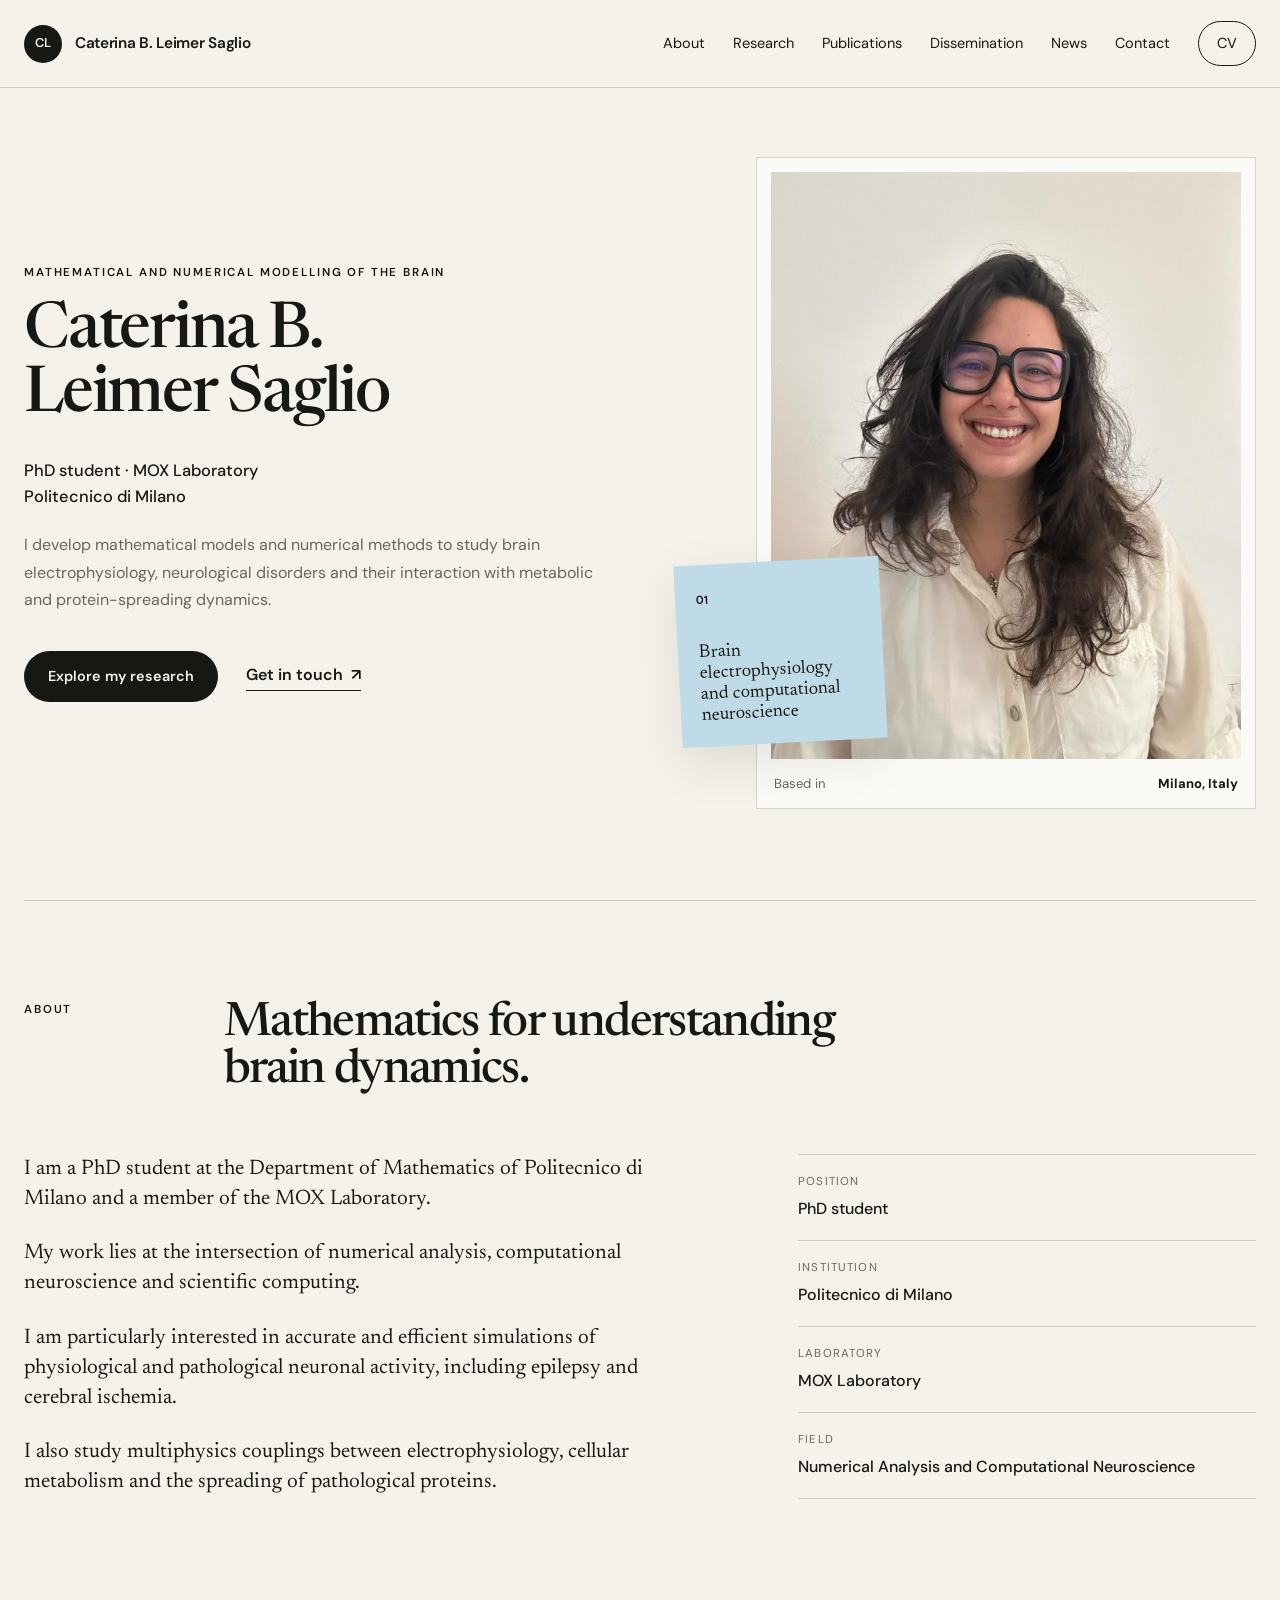
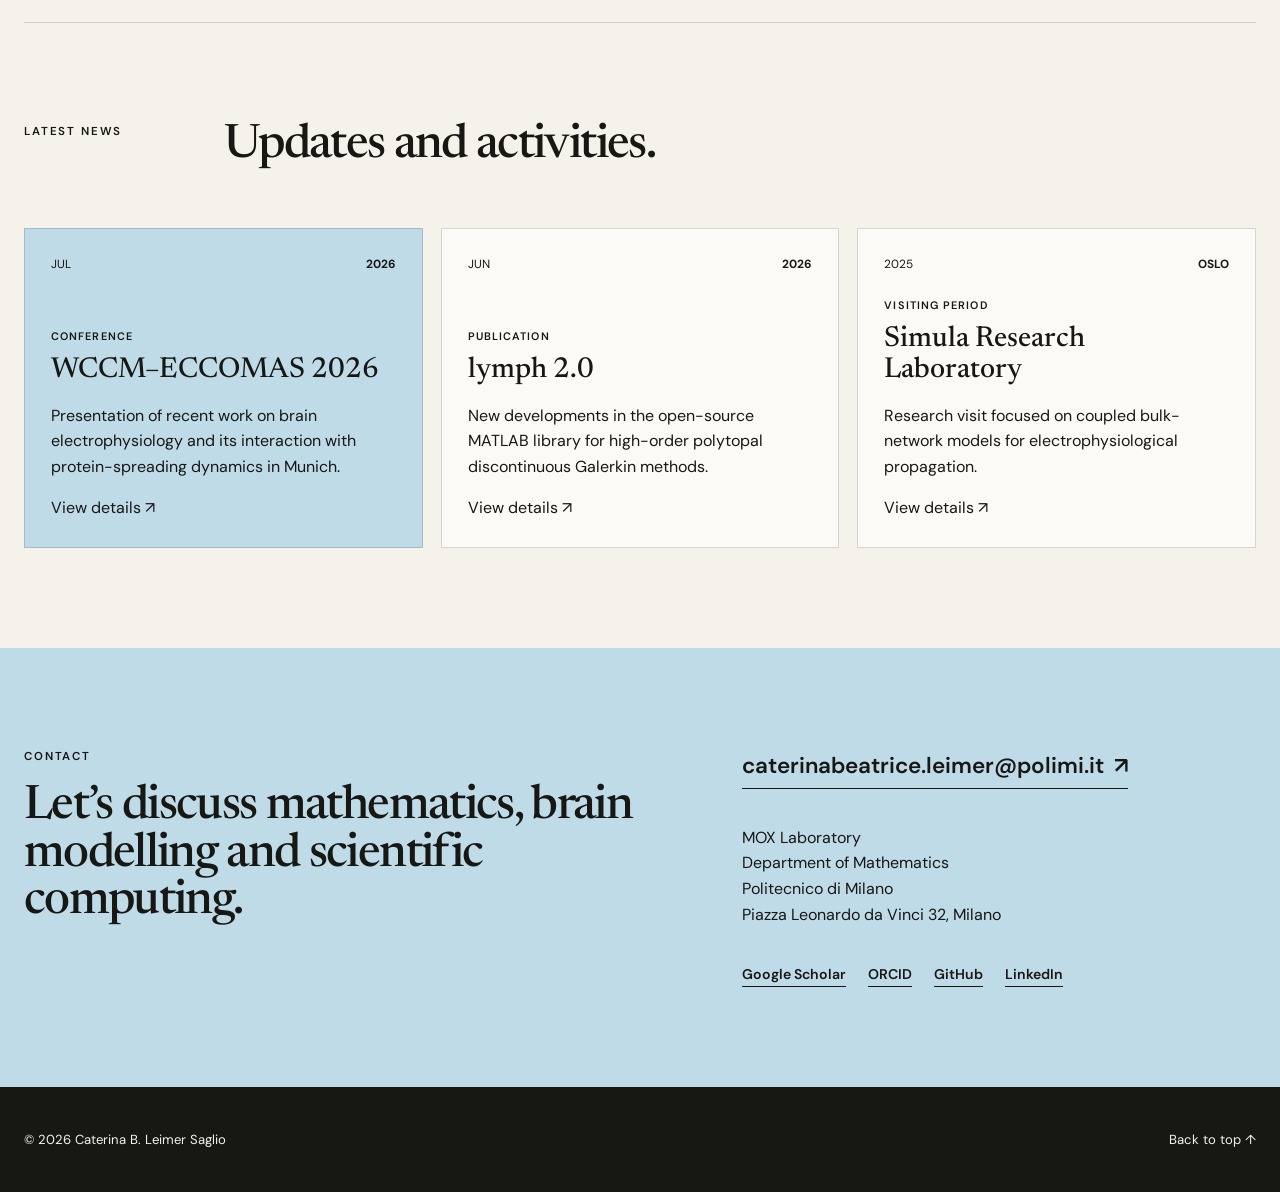
==== commit 0c422f21: "Update index.html" ====
--- a/index.html
+++ b/index.html
@@ -33,7 +33,7 @@
       <a href="index.html#about">About</a>
       <a href="research.html">Research</a>
       <a href="publications.html">Publications</a>
-      <a href="talks.html">Talks</a>
+      <a href="talks.html">Dissemination</a>
       <a href="index.html#news">News</a>
       <a href="index.html#contact">Contact</a>
       <a class="nav-cta" href="assets/CV.pdf" target="_blank" rel="noreferrer">CV</a>
--- a/styles.css
+++ b/styles.css
@@ -813,7 +813,29 @@
 ========================================================= */
 
 .talks-section {
-  padding-top: 70px;
+  padding-top: 72px;
+}
+
+.talk-group + .talk-group {
+  margin-top: 96px;
+}
+
+.talk-group-heading {
+  display: grid;
+  grid-template-columns: 180px minmax(0, 1fr);
+  gap: 36px;
+
+  margin-bottom: 34px;
+}
+
+.talk-group-heading h2 {
+  margin: 0;
+
+  font-family: var(--serif);
+  font-size: clamp(2.2rem, 4vw, 4rem);
+  font-weight: 500;
+  letter-spacing: -0.035em;
+  line-height: 1;
 }
 
 .talks-list {
@@ -822,70 +844,168 @@
 
 .talk-entry {
   display: grid;
-  grid-template-columns: 150px minmax(0, 1fr) auto;
-  gap: 34px;
+  grid-template-columns: 205px minmax(0, 1fr);
+  gap: 48px;
   align-items: start;
 
-  padding: 34px 0;
+  padding: 38px 0;
 
   border-bottom: 1px solid var(--line);
 }
 
 .talk-date {
+  display: flex;
+  flex-direction: column;
+  gap: 7px;
+
+  padding-top: 4px;
+}
+
+.talk-date span {
   color: var(--muted);
 
-  font-size: 0.78rem;
+  font-size: 0.72rem;
+  font-weight: 600;
+  letter-spacing: 0.12em;
+  text-transform: uppercase;
+}
+
+.talk-date strong {
+  font-family: var(--serif);
+  font-size: 1.35rem;
+  font-weight: 500;
+  line-height: 1.12;
+}
+
+.talk-content {
+  max-width: 850px;
+}
+
+.talk-type {
+  margin: 0 0 12px;
+
+  color: #477d96;
+
+  font-size: 0.7rem;
+  font-weight: 600;
+  letter-spacing: 0.1em;
+  line-height: 1.5;
+  text-transform: uppercase;
+}
+
+.talk-content h3,
+.poster-card h3 {
+  margin: 0;
+
+  font-family: var(--serif);
+  font-size: clamp(1.45rem, 2.2vw, 2.2rem);
+  font-weight: 500;
+  letter-spacing: -0.018em;
+  line-height: 1.14;
+}
+
+.talk-details {
+  margin: 24px 0 0;
+}
+
+.talk-details > div {
+  display: grid;
+  grid-template-columns: 145px minmax(0, 1fr);
+  gap: 18px;
+
+  padding: 11px 0;
+
+  border-top: 1px solid var(--line);
+}
+
+.talk-details > div:last-child {
+  border-bottom: 1px solid var(--line);
+}
+
+.talk-details dt {
+  color: var(--muted);
+
+  font-size: 0.68rem;
   font-weight: 600;
   letter-spacing: 0.08em;
   text-transform: uppercase;
 }
 
-.talk-entry h2 {
-  margin: 0 0 9px;
-
-  font-family: var(--serif);
-  font-size: clamp(1.55rem, 2.5vw, 2.4rem);
-  font-weight: 500;
-  line-height: 1.08;
-}
-
-.talk-meta {
-  margin: 0 0 10px;
+.talk-details dd {
+  margin: 0;
+
+  font-size: 0.92rem;
+  line-height: 1.5;
+}
+
+.talk-subentry + .talk-subentry {
+  margin-top: 34px;
+  padding-top: 34px;
+
+  border-top: 1px dashed var(--line);
+}
+
+.poster-grid {
+  display: grid;
+  grid-template-columns: repeat(2, minmax(0, 1fr));
+  gap: 22px;
+}
+
+.poster-card {
+  min-height: 230px;
+
+  padding: 30px;
+
+  border: 1px solid var(--line);
+  border-radius: 22px;
+
+  background: var(--paper-light);
+}
+
+.poster-card p:last-child {
+  margin: 24px 0 0;
 
   color: var(--muted);
-
-  font-size: 0.9rem;
-}
-
-.talk-description {
-  max-width: 760px;
-
-  margin: 0;
-
-  color: var(--muted);
-
-  font-size: 0.96rem;
-  line-height: 1.7;
-}
-
-.talk-link {
-  white-space: nowrap;
-
-  padding-bottom: 3px;
-
-  border-bottom: 1px solid var(--ink);
-
-  font-size: 0.82rem;
-  font-weight: 600;
+}
+
+@media (max-width: 900px) {
+  .talk-entry {
+    grid-template-columns: 155px minmax(0, 1fr);
+    gap: 32px;
+  }
+
+  .talk-group-heading {
+    grid-template-columns: 140px minmax(0, 1fr);
+  }
 }
 
 @media (max-width: 760px) {
+  .talk-group + .talk-group {
+    margin-top: 70px;
+  }
+
+  .talk-group-heading,
   .talk-entry {
     grid-template-columns: 1fr;
+    gap: 14px;
+  }
+
+  .talk-date {
+    flex-direction: row;
+    align-items: baseline;
     gap: 12px;
   }
 
-  .talk-link {
-    justify-self: start;
-  }
-}
+  .talk-date strong {
+    font-size: 1.12rem;
+  }
+
+  .talk-details > div {
+    grid-template-columns: 1fr;
+    gap: 4px;
+  }
+
+  .poster-grid {
+    grid-template-columns: 1fr;
+  }
+}
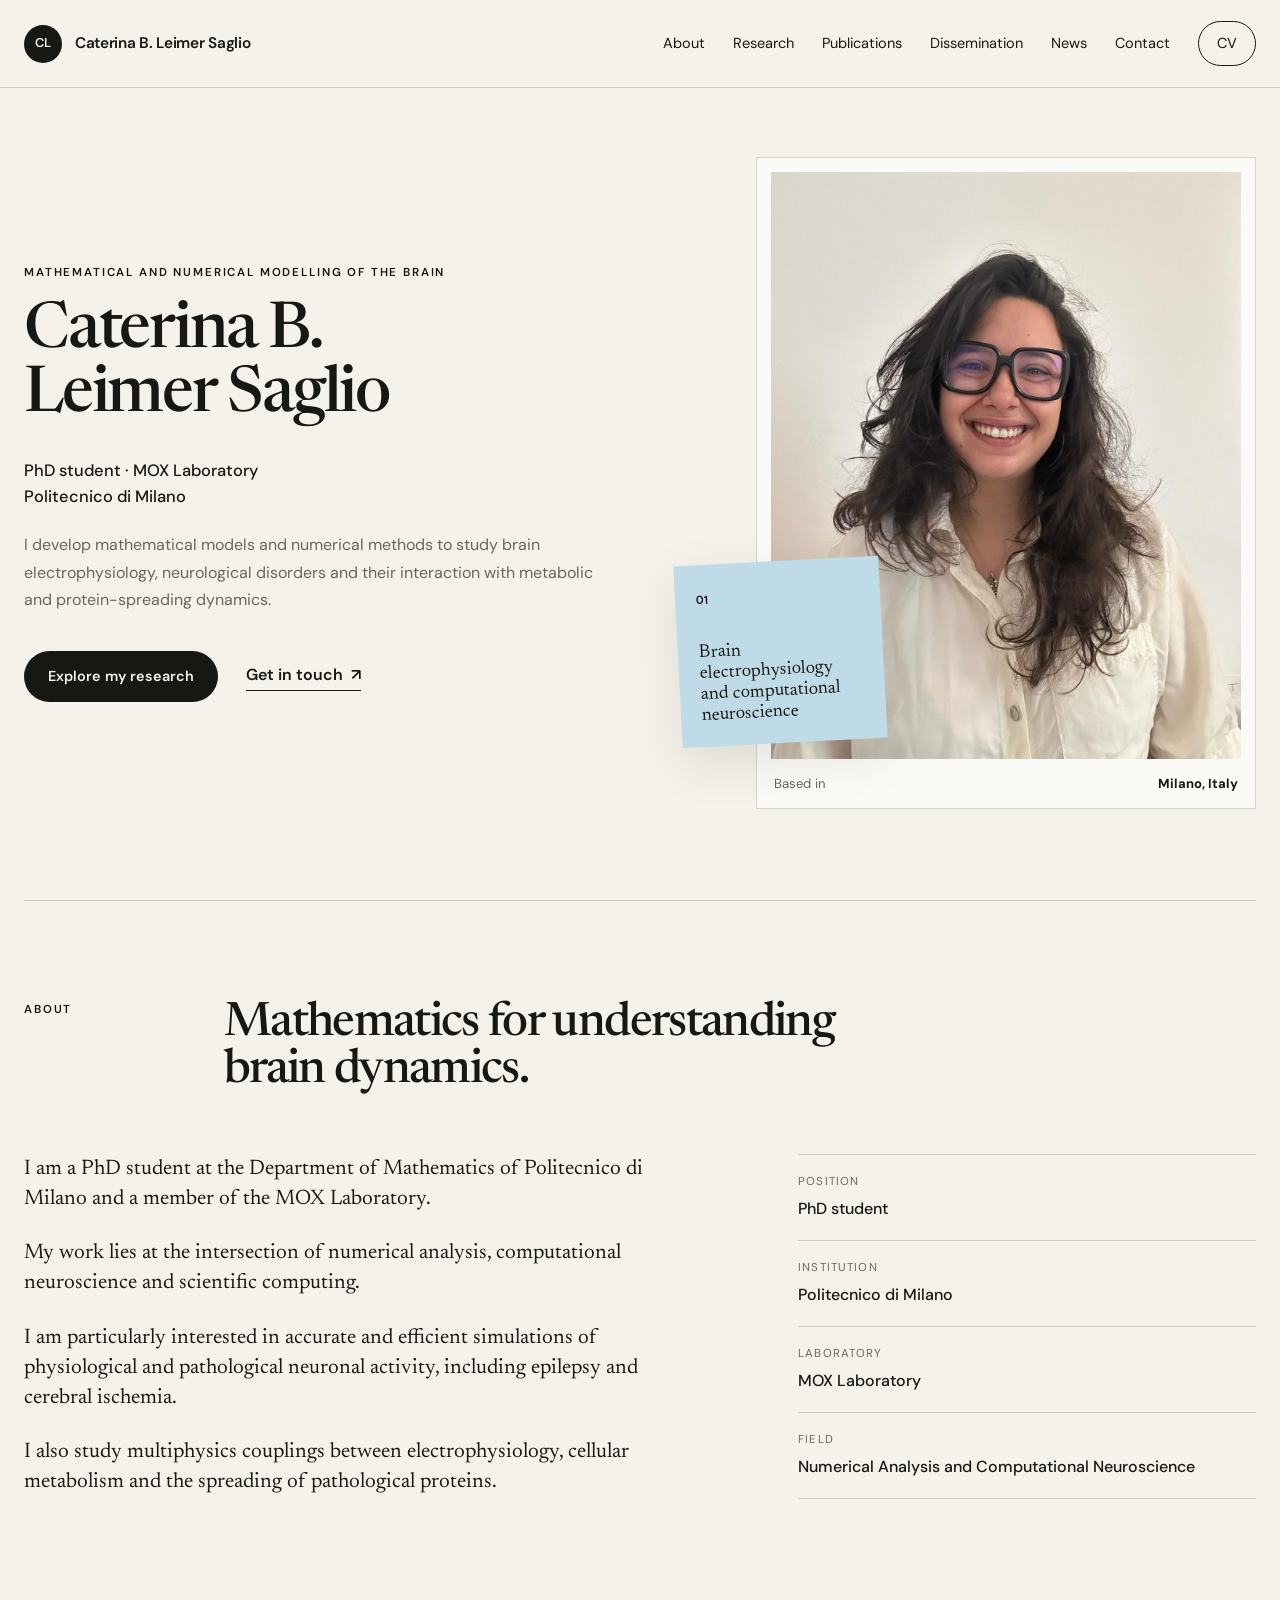
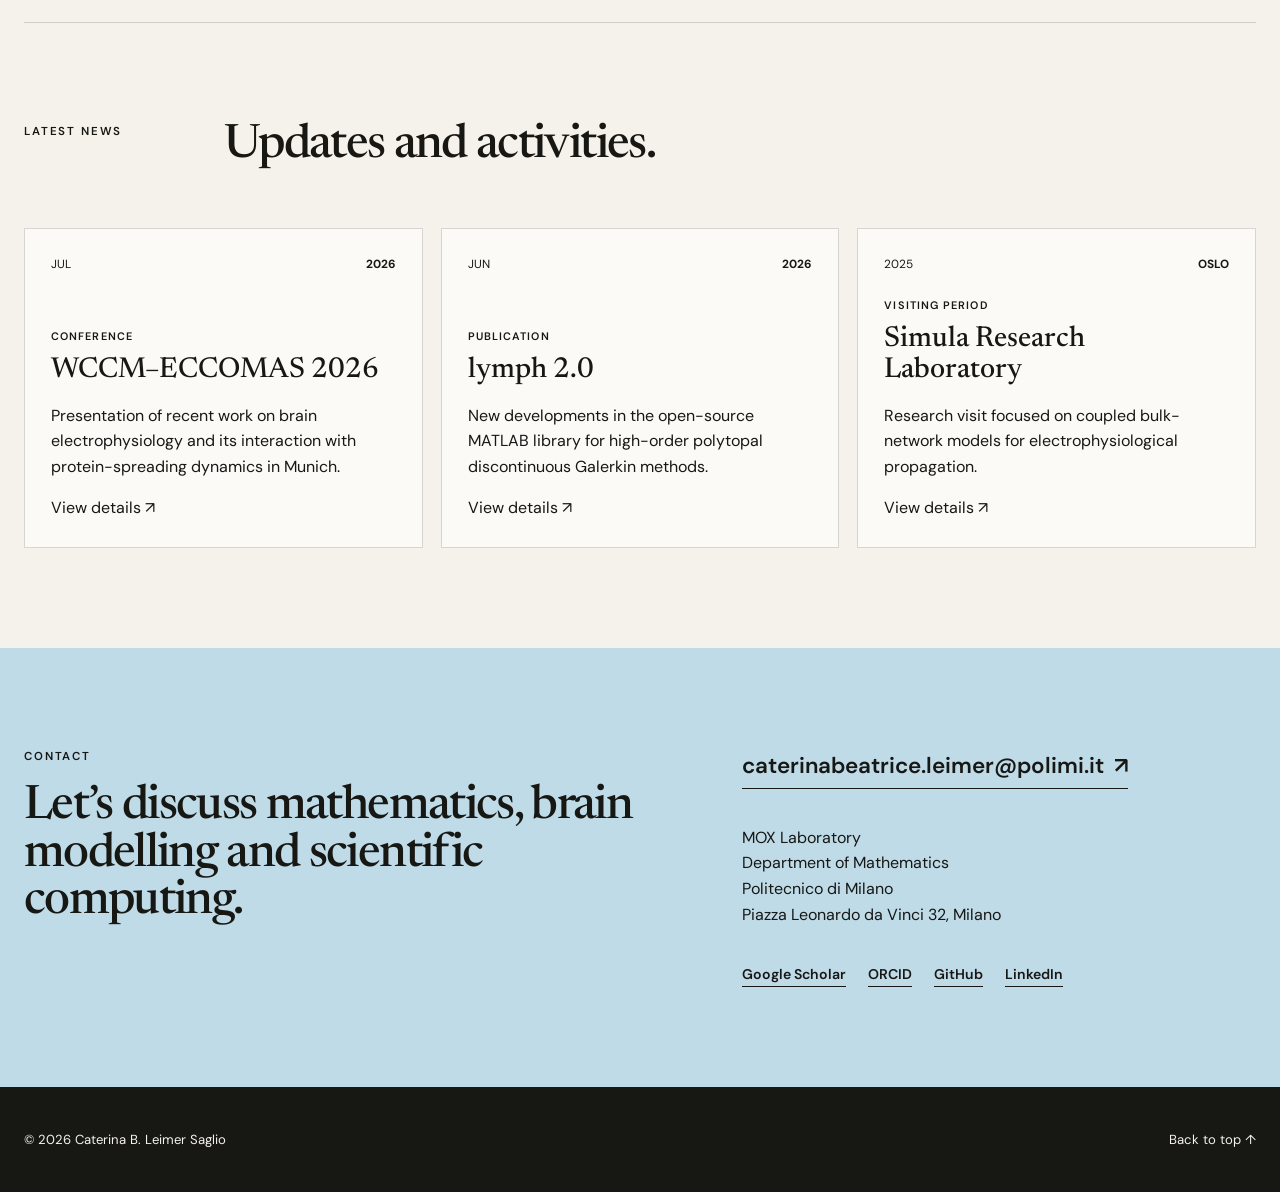
==== commit 07968c83: "Update index.html" ====
--- a/index.html
+++ b/index.html
@@ -14,7 +14,7 @@
   <link rel="preconnect" href="https://fonts.googleapis.com" />
   <link rel="preconnect" href="https://fonts.gstatic.com" crossorigin />
   <link href="https://fonts.googleapis.com/css2?family=DM+Sans:wght@400;500;600&family=Newsreader:opsz,wght@6..72,500;6..72,600&display=swap" rel="stylesheet" />
-  <link href="styles.css?v=20260726-2" rel="stylesheet" />
+  <link href="styles.css?v=20260726-7" rel="stylesheet">
 </head>
 <body>
   <header class="site-header">
--- a/styles.css
+++ b/styles.css
@@ -23,7 +23,6 @@
 button { font: inherit; }
 ::selection { background: var(--accent); color: var(--ink); }
 .sr-only { position: absolute; width: 1px; height: 1px; padding: 0; margin: -1px; overflow: hidden; clip: rect(0, 0, 0, 0); white-space: nowrap; border: 0; }
-
 .site-header {
   position: sticky;
   top: 0;
@@ -104,7 +103,29 @@
 .scholar-link { margin-top: 22px; }
 .publication-category { margin-top: 68px; }
 .publication-category:first-of-type { margin-top: 20px; }
-.publication-category-title { margin: 0 0 40px; padding: 18px 24px; background: var(--accent-soft); font-family: var(--serif); font-size: clamp(1.75rem, 2.8vw, 2.75rem); font-weight: 500; line-height: 1.1; letter-spacing: -0.025em; text-align: center; }
+.publication-category-title {
+  display: flex;
+  align-items: center;
+  justify-content: center;
+
+  margin: 0 0 40px;
+  padding: 20px 42px;
+
+  background: var(--accent);
+  border-radius: 24px;
+
+  font-family: var(--serif);
+  font-size: clamp(2.2rem, 4vw, 4rem);
+  font-weight: 500;
+  letter-spacing: -0.035em;
+  line-height: 1;
+  text-align: center;
+}
+
+.publication-category-title::before {
+  content: "";
+  display: block;
+}
 .publication-year-group { margin-bottom: 54px; }
 .publication-year { margin: 0 0 26px; font-family: var(--sans); font-size: clamp(1.65rem, 2.25vw, 2.35rem); font-weight: 600; line-height: 1; }
 .publication-entry { max-width: 1040px; margin-bottom: 24px; }
@@ -114,16 +135,94 @@
 .publication-entry a { color: #477d96; transition: color 0.2s ease; }
 .publication-entry a:hover { color: var(--ink); text-decoration: underline; text-underline-offset: 4px; }
 
-.news { border-top: 1px solid var(--line); }
-.news-grid { display: grid; grid-template-columns: repeat(3, 1fr); gap: 18px; }
-.news-card { min-height: 320px; display: flex; flex-direction: column; justify-content: space-between; padding: 26px; border: 1px solid var(--line); background: var(--paper-light); transition: transform 0.25s ease, box-shadow 0.25s ease; }
-.news-card:hover { transform: translateY(-6px); box-shadow: 0 18px 55px rgba(0, 0, 0, 0.08); }
-.news-card.featured { background: var(--accent); }
-.news-date { display: flex; justify-content: space-between; font-size: 0.74rem; }
-.news-type { margin: 0 0 10px; font-size: 0.68rem; font-weight: 600; letter-spacing: 0.1em; text-transform: uppercase; }
-.news-card h3 { margin: 0 0 12px; font-family: var(--serif); font-size: 1.8rem; font-weight: 500; line-height: 1.08; }
-.news-card p:last-child { margin-bottom: 0; color: var(--muted); }
-.news-card.featured p:last-child { color: rgba(0, 0, 0, 0.66); }
+.news {
+  border-top: 1px solid var(--line);
+}
+
+.news-grid {
+  display: grid;
+  grid-template-columns: repeat(3, 1fr);
+  gap: 18px;
+
+  padding: 12px;
+  margin: -12px;
+}
+
+.news-card {
+  min-height: 320px;
+
+  display: flex;
+  flex-direction: column;
+  justify-content: space-between;
+
+  padding: 26px;
+
+  border: 1px solid var(--line);
+  background: var(--paper-light);
+
+  cursor: pointer;
+
+  transform: translateY(0) scale(1);
+  transform-origin: center;
+
+  transition:
+    background-color 0.28s ease,
+    border-color 0.28s ease,
+    transform 0.28s ease,
+    box-shadow 0.28s ease;
+}
+
+.news-card.featured {
+  background: var(--paper-light);
+}
+
+.news-card:hover,
+.news-card.featured:hover {
+  background: var(--accent);
+  border-color: rgba(23, 23, 20, 0.22);
+
+  transform: translateY(-7px) scale(1.025);
+
+  box-shadow: 0 22px 55px rgba(0, 0, 0, 0.11);
+}
+
+.news-date {
+  display: flex;
+  justify-content: space-between;
+
+  font-size: 0.74rem;
+}
+
+.news-type {
+  margin: 0 0 10px;
+
+  font-size: 0.68rem;
+  font-weight: 600;
+  letter-spacing: 0.1em;
+  text-transform: uppercase;
+}
+
+.news-card h3 {
+  margin: 0 0 12px;
+
+  font-family: var(--serif);
+  font-size: 1.8rem;
+  font-weight: 500;
+  line-height: 1.08;
+}
+
+.news-card p:last-child {
+  margin-bottom: 0;
+
+  color: var(--muted);
+
+  transition: color 0.28s ease;
+}
+
+.news-card:hover p:last-child,
+.news-card.featured:hover p:last-child {
+  color: rgba(0, 0, 0, 0.68);
+}
 
 .section-accent { width: 100%; max-width: none; display: grid; grid-template-columns: 1.1fr 0.9fr; gap: 90px; padding-left: max(24px, calc((100% - var(--max-width)) / 2)); padding-right: max(24px, calc((100% - var(--max-width)) / 2)); background: var(--accent); }
 .contact h2 { max-width: 680px; margin: 0; font-size: clamp(2.25rem, 3.7vw, 4rem); }
@@ -179,7 +278,19 @@
   .research-card .card-arrow { display: none; }
   .research-card h3 { font-size: 1.75rem; }
   .publication-category { margin-top: 52px; }
-  .publication-category-title { margin-bottom: 32px; padding: 15px 18px; font-size: 1.75rem; text-align: left; }
+  .publication-category-title {
+    margin-bottom: 32px;
+    padding: 18px 22px;
+
+    border-radius: 18px;
+
+    font-size: clamp(1.8rem, 9vw, 2.7rem);
+    text-align: center;
+  }
+  
+  .publication-category-title::before {
+    display: none;
+  }
   .publication-year-group { margin-bottom: 44px; }
   .publication-year { margin-bottom: 22px; font-size: 1.65rem; }
   .publication-entry p { font-size: 0.94rem; line-height: 1.62; }
@@ -824,8 +935,17 @@
   display: grid;
   grid-template-columns: 180px minmax(0, 1fr);
   gap: 36px;
+  align-items: center;
 
   margin-bottom: 34px;
+  padding: 20px 42px;
+
+  background: var(--accent);
+  border-radius: 24px;
+}
+
+.talk-group-heading .eyebrow {
+  margin: 0;
 }
 
 .talk-group-heading h2 {
@@ -990,6 +1110,11 @@
     gap: 14px;
   }
 
+  .talk-group-heading {
+  padding: 18px 22px;
+  border-radius: 18px;
+}
+
   .talk-date {
     flex-direction: row;
     align-items: baseline;
